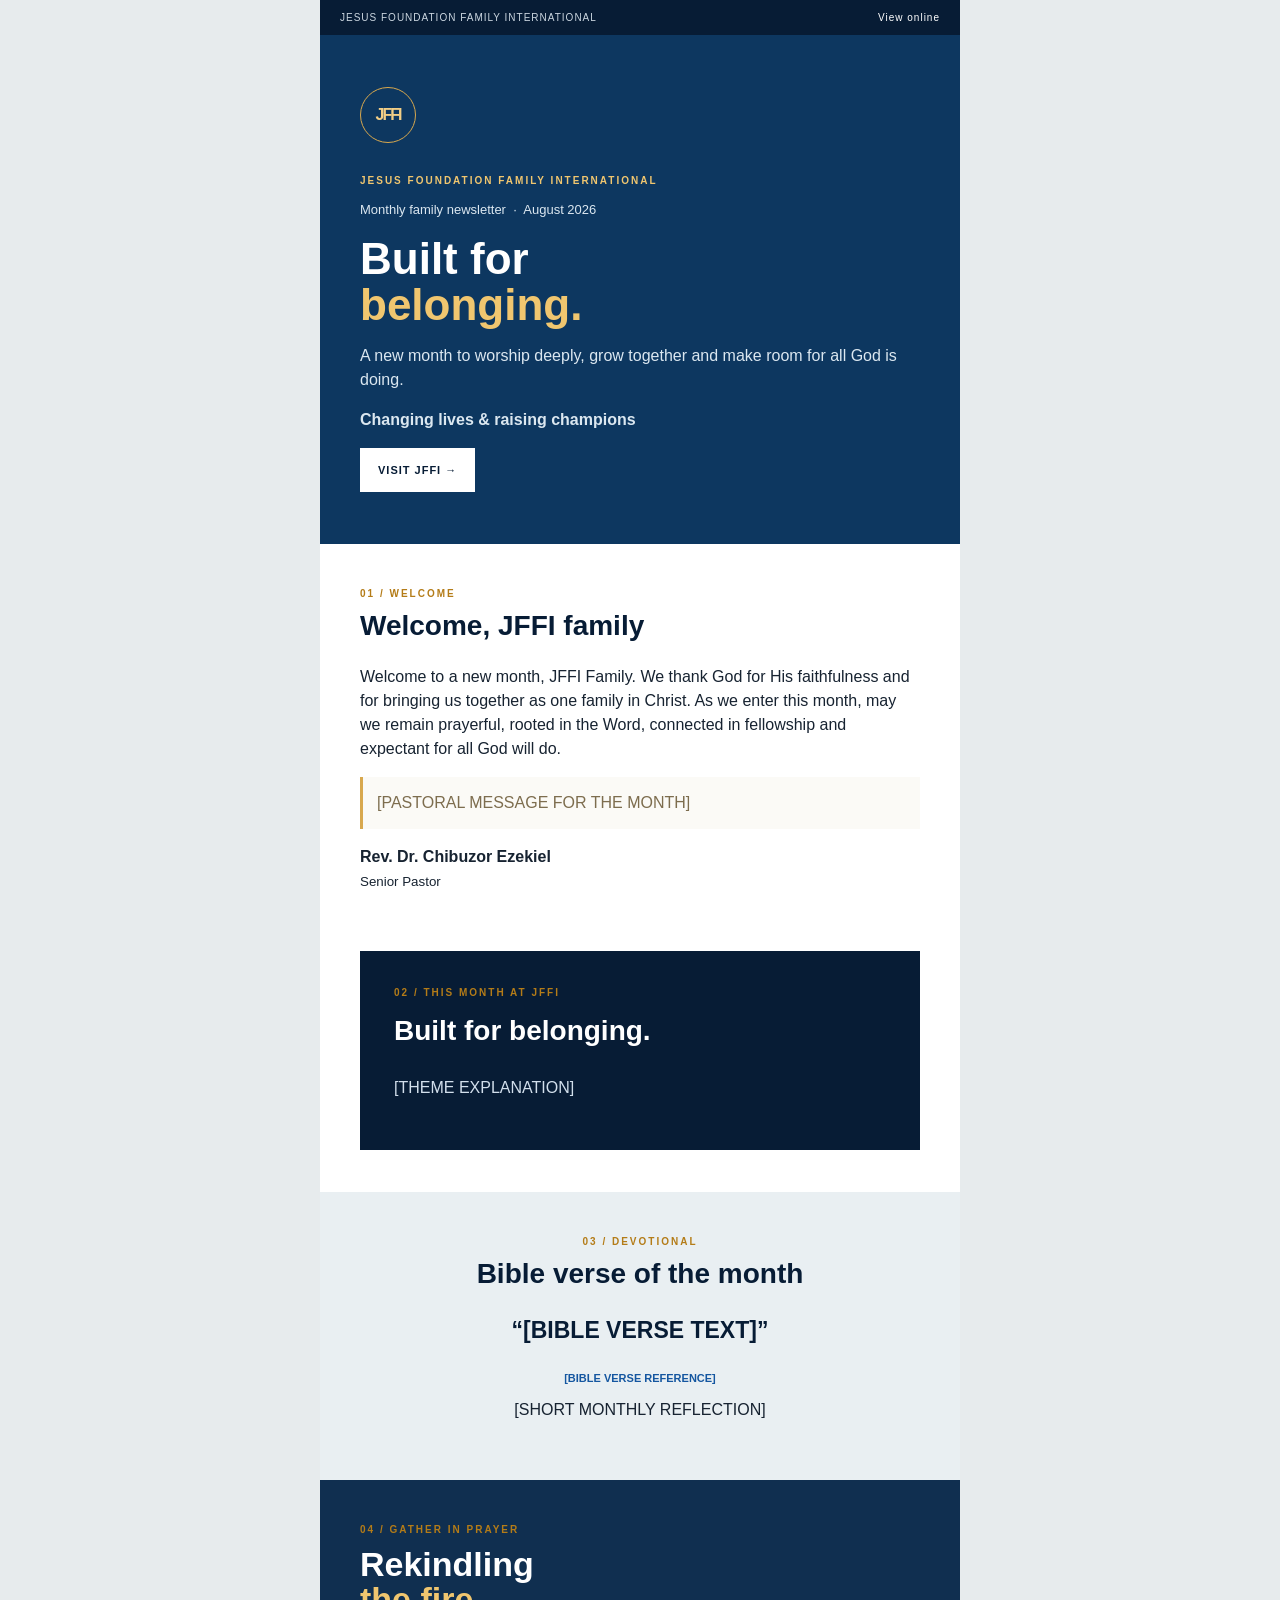
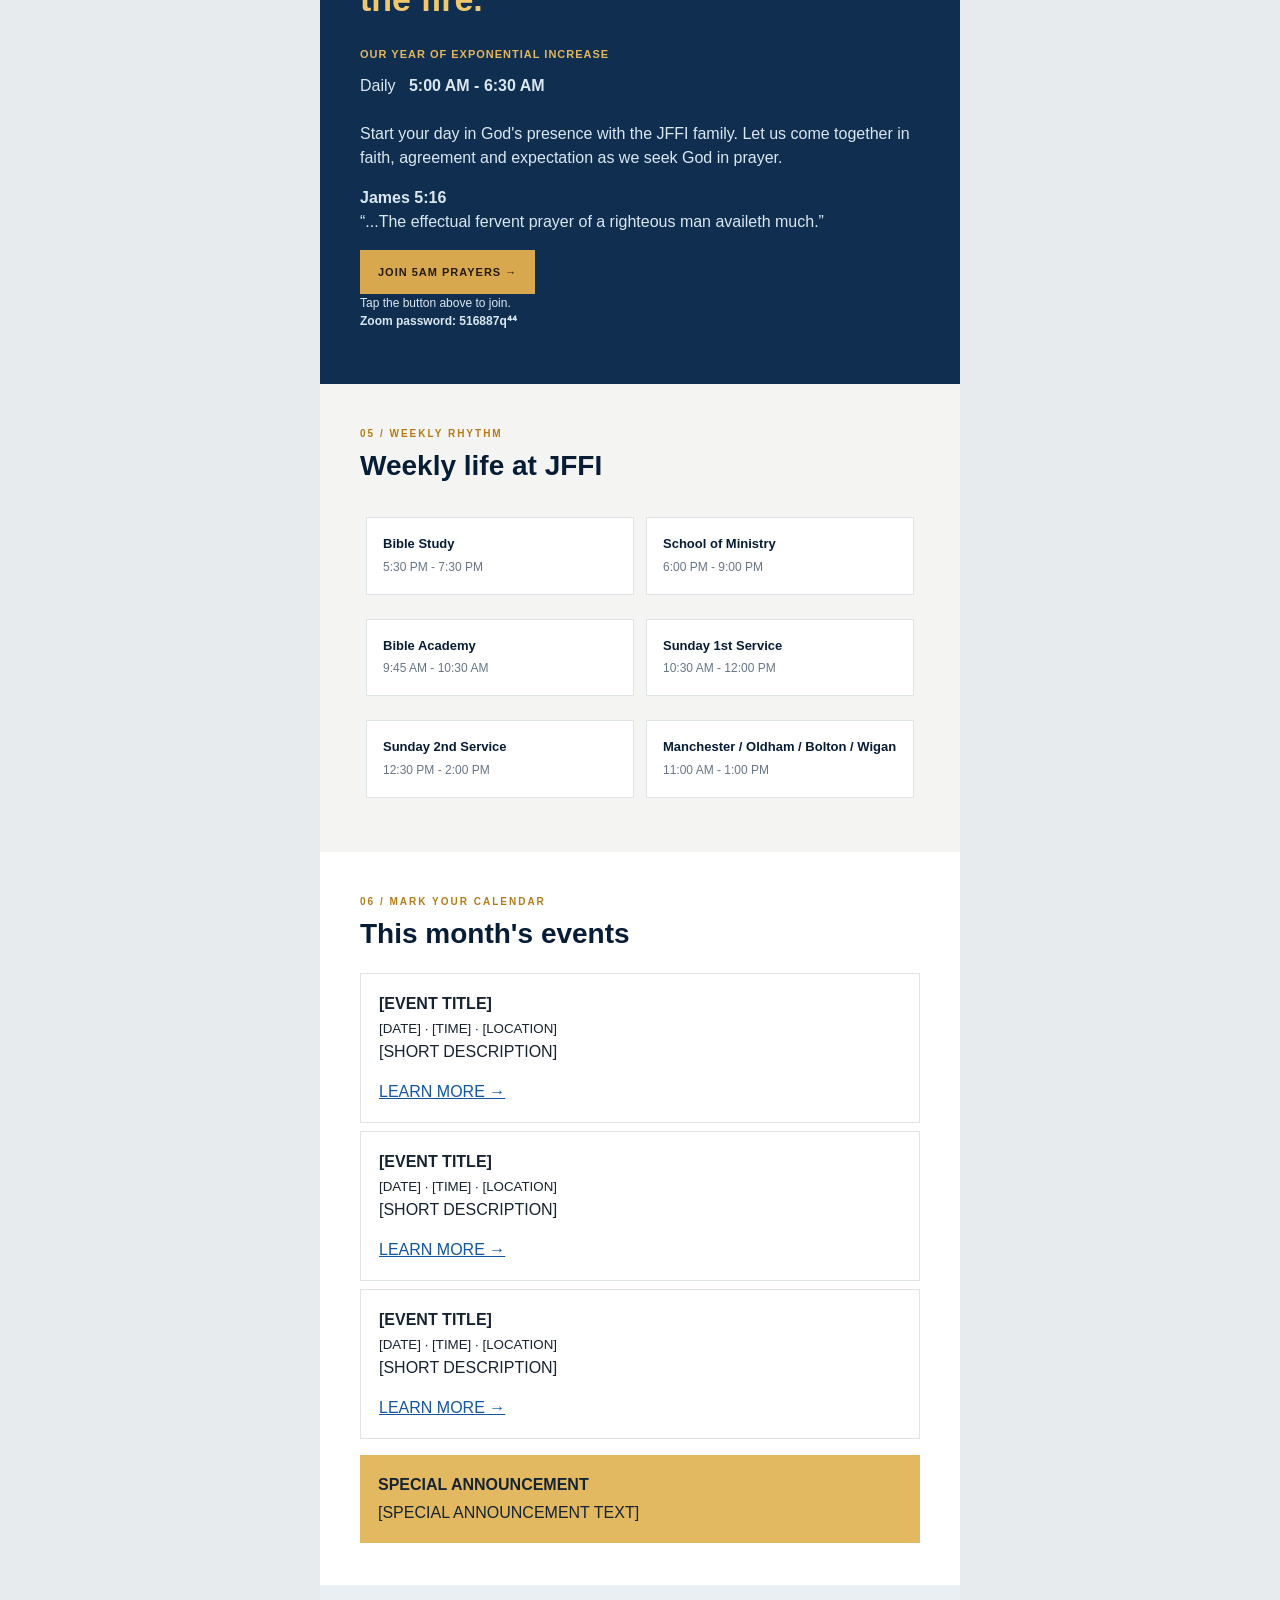
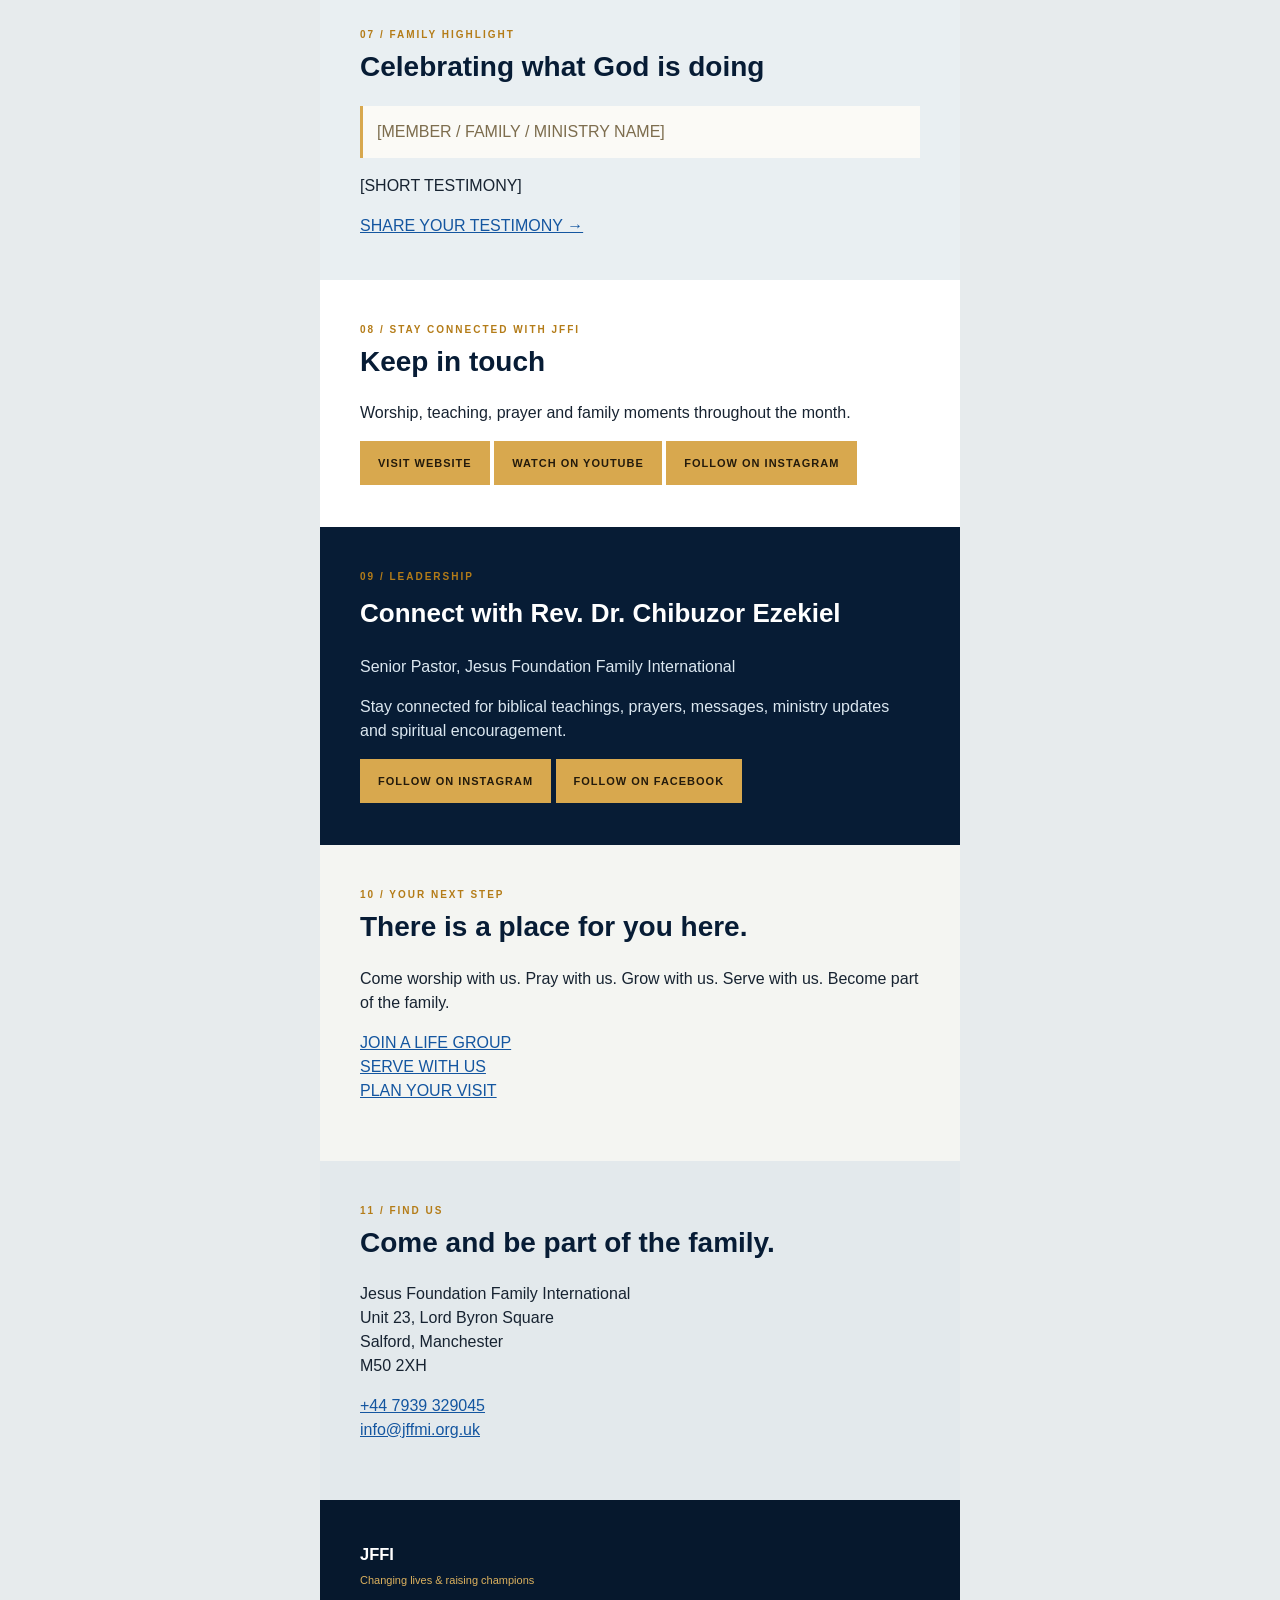
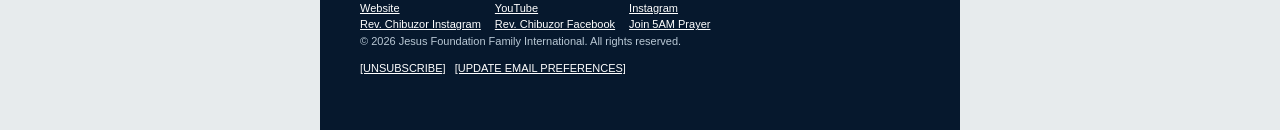
==== newsletter-email.html @ dbdb0d10 "Initial newsletter template" ====
<!doctype html>
<html lang="en">
<head>
  <meta charset="utf-8">
  <meta name="viewport" content="width=device-width, initial-scale=1.0">
  <title>JFFI Monthly Family Newsletter</title>
  <style>
    body{margin:0;background:#e7ebed;color:#172331;font-family:Arial,Helvetica,"Segoe UI",sans-serif;line-height:1.5}table{border-collapse:collapse}a{color:#1456a0}h1,h2,h3,p{margin-top:0}.wrap{width:100%;max-width:640px;margin:0 auto}.pad{padding:42px 40px}.label{color:#b47c18;font-size:10px;font-weight:bold;letter-spacing:2px;text-transform:uppercase}.button{display:inline-block;padding:14px 18px;background:#d8a84e;color:#241b0c!important;text-decoration:none;font-size:11px;font-weight:bold;letter-spacing:1px;text-transform:uppercase}.hero h1{margin:16px 0;color:#fff;font-size:44px;line-height:1.05}.hero p{color:#dbe7f0}.section-title{color:#071c35;font-size:28px;line-height:1.1}.editable{padding:14px;border-left:3px solid #d8a84e;background:#fbfaf6;color:#7d6d4e}.card{border:1px solid #dfe4e7;background:#fff}.schedule td{width:50%;padding:12px 6px;vertical-align:top}.schedule-box{padding:16px;background:#fff;border:1px solid #dfe4e7}.schedule-box strong{display:block;color:#071c35;font-size:13px}.schedule-box span{color:#687585;font-size:12px}.footer a{color:#fff}.mobile-only{display:none}
    @media screen and (max-width:600px){.pad{padding:32px 20px}.hero h1{font-size:38px}.stack,.stack tbody,.stack tr,.stack td{display:block!important;width:100%!important}.stack td{box-sizing:border-box}.mobile-pad{padding-left:20px!important;padding-right:20px!important}.hide-mobile{display:none!important}.mobile-only{display:block}.schedule td{width:100%;padding:5px 0}.social a{display:block;margin:6px 0;text-align:center}.footer-links td{display:block!important;padding:4px 0!important}}
  </style>
</head>
<body>
  <table role="presentation" width="100%" cellpadding="0" cellspacing="0" border="0"><tr><td align="center">
    <table role="presentation" class="wrap" width="640" cellpadding="0" cellspacing="0" border="0" style="width:100%;max-width:640px;background:#ffffff">
      <tr><td class="mobile-pad" style="padding:10px 20px;background:#071c35;color:#cbd6e0;font-size:10px;letter-spacing:1px"><span>JESUS FOUNDATION FAMILY INTERNATIONAL</span><span style="float:right;color:#fff">View online</span></td></tr>
      <tr><td class="hero pad" style="padding:52px 40px;background:#0d3760;color:#fff"><div style="width:54px;height:54px;border:1px solid #d8a84e;border-radius:50%;line-height:54px;text-align:center;color:#f2ce86;font-weight:bold;letter-spacing:-2px">JFFI</div><p class="label" style="margin:30px 0 12px;color:#f0c66f">JESUS FOUNDATION FAMILY INTERNATIONAL</p><p style="font-size:13px">Monthly family newsletter &nbsp;·&nbsp; August 2026</p><!-- ACL: Monthly theme --><h1>Built for<br><span style="color:#f0c66f">belonging.</span></h1><p style="font-size:16px">A new month to worship deeply, grow together and make room for all God is doing.</p><p style="font-weight:bold">Changing lives &amp; raising champions</p><a class="button" href="https://www.jffi.org/" target="_blank" rel="noopener" style="background:#fff;color:#071c35!important">VISIT JFFI &rarr;</a></td></tr>
      <tr><td class="pad" style="padding:42px 40px"><p class="label">01 / WELCOME</p><h2 class="section-title">Welcome, JFFI family</h2><p>Welcome to a new month, JFFI Family. We thank God for His faithfulness and for bringing us together as one family in Christ. As we enter this month, may we remain prayerful, rooted in the Word, connected in fellowship and expectant for all God will do.</p><p class="editable">[PASTORAL MESSAGE FOR THE MONTH]</p><p><strong>Rev. Dr. Chibuzor Ezekiel</strong><br><small>Senior Pastor</small></p></td></tr>
      <tr><td class="pad" style="padding:0 40px 42px"><table role="presentation" width="100%" cellpadding="0" cellspacing="0" border="0"><tr><td style="padding:34px;background:#071c35;color:#fff"><p class="label">02 / THIS MONTH AT JFFI</p><h2 style="color:#fff;font-size:28px">Built for belonging.</h2><p style="color:#d2dfec">[THEME EXPLANATION]</p></td></tr></table></td></tr>
      <tr><td class="pad" style="padding:42px 40px;background:#e9eff2;text-align:center"><p class="label">03 / DEVOTIONAL</p><h2 class="section-title">Bible verse of the month</h2><!-- ACL: Monthly Bible verse --><p style="font-size:23px;font-weight:bold;color:#071c35">“[BIBLE VERSE TEXT]”</p><p style="color:#1456a0;font-size:11px;font-weight:bold">[BIBLE VERSE REFERENCE]</p><p>[SHORT MONTHLY REFLECTION]</p></td></tr>
      <tr><td class="pad" style="padding:42px 40px;background:#102f50;color:#fff"><p class="label">04 / GATHER IN PRAYER</p><h2 style="color:#fff;font-size:34px;line-height:1.05">Rekindling<br><span style="color:#f0c66f">the fire.</span></h2><p style="color:#e1b65f;font-size:11px;font-weight:bold;letter-spacing:1px">OUR YEAR OF EXPONENTIAL INCREASE</p><p style="color:#dbe7f0">Daily &nbsp; <strong>5:00 AM - 6:30 AM</strong><br><br>Start your day in God's presence with the JFFI family. Let us come together in faith, agreement and expectation as we seek God in prayer.</p><p style="color:#dbe7f0"><strong>James 5:16</strong><br>“...The effectual fervent prayer of a righteous man availeth much.”</p><a class="button" href="https://us04web.zoom.us/j/4757344359?pwd=Nm5sb29ndlJpcHVSc3JwTkI5MUhjdz09" target="_blank" rel="noopener">JOIN 5AM PRAYERS &rarr;</a><p style="font-size:12px;color:#dbe7f0">Tap the button above to join.<br><strong>Zoom password: 516887q⁴⁴</strong></p></td></tr>
      <tr><td class="pad" style="padding:42px 40px;background:#f4f5f2"><p class="label">05 / WEEKLY RHYTHM</p><h2 class="section-title">Weekly life at JFFI</h2><table role="presentation" class="schedule stack" width="100%" cellpadding="0" cellspacing="0" border="0"><tr><td><div class="schedule-box"><strong>Bible Study</strong><span>5:30 PM - 7:30 PM</span></div></td><td><div class="schedule-box"><strong>School of Ministry</strong><span>6:00 PM - 9:00 PM</span></div></td></tr><tr><td><div class="schedule-box"><strong>Bible Academy</strong><span>9:45 AM - 10:30 AM</span></div></td><td><div class="schedule-box"><strong>Sunday 1st Service</strong><span>10:30 AM - 12:00 PM</span></div></td></tr><tr><td><div class="schedule-box"><strong>Sunday 2nd Service</strong><span>12:30 PM - 2:00 PM</span></div></td><td><div class="schedule-box"><strong>Manchester / Oldham / Bolton / Wigan</strong><span>11:00 AM - 1:00 PM</span></div></td></tr></table></td></tr>
      <tr><td class="pad" style="padding:42px 40px"><p class="label">06 / MARK YOUR CALENDAR</p><h2 class="section-title">This month's events</h2><!-- ACL: Monthly events --><table role="presentation" width="100%" cellpadding="0" cellspacing="0" border="0"><tr><td class="card" style="padding:18px"><strong>[EVENT TITLE]</strong><br><small>[DATE] · [TIME] · [LOCATION]</small><p>[SHORT DESCRIPTION]</p><a href="https://www.jffi.org/" target="_blank" rel="noopener">LEARN MORE &rarr;</a></td></tr><tr><td height="8"></td></tr><tr><td class="card" style="padding:18px"><strong>[EVENT TITLE]</strong><br><small>[DATE] · [TIME] · [LOCATION]</small><p>[SHORT DESCRIPTION]</p><a href="https://www.jffi.org/" target="_blank" rel="noopener">LEARN MORE &rarr;</a></td></tr><tr><td height="8"></td></tr><tr><td class="card" style="padding:18px"><strong>[EVENT TITLE]</strong><br><small>[DATE] · [TIME] · [LOCATION]</small><p>[SHORT DESCRIPTION]</p><a href="https://www.jffi.org/" target="_blank" rel="noopener">LEARN MORE &rarr;</a></td></tr></table><div style="margin-top:16px;padding:18px;background:#e2b961"><strong>SPECIAL ANNOUNCEMENT</strong><p style="margin:4px 0 0">[SPECIAL ANNOUNCEMENT TEXT]</p></div></td></tr>
      <tr><td class="pad" style="padding:42px 40px;background:#e9eff2"><p class="label">07 / FAMILY HIGHLIGHT</p><h2 class="section-title">Celebrating what God is doing</h2><p class="editable">[MEMBER / FAMILY / MINISTRY NAME]</p><p>[SHORT TESTIMONY]</p><a href="mailto:info@jffmi.org.uk?subject=JFFI%20Testimony">SHARE YOUR TESTIMONY &rarr;</a></td></tr>
      <tr><td class="pad social" style="padding:42px 40px"><p class="label">08 / STAY CONNECTED WITH JFFI</p><h2 class="section-title">Keep in touch</h2><p>Worship, teaching, prayer and family moments throughout the month.</p><a class="button" href="https://www.jffi.org/" target="_blank" rel="noopener">VISIT WEBSITE</a> <a class="button" href="https://www.youtube.com/@jesusfoundationfamily" target="_blank" rel="noopener">WATCH ON YOUTUBE</a> <a class="button" href="https://www.instagram.com/jesusfoundationfamily/" target="_blank" rel="noopener">FOLLOW ON INSTAGRAM</a></td></tr>
      <tr><td class="pad" style="padding:42px 40px;background:#071c35;color:#fff"><p class="label">09 / LEADERSHIP</p><h2 style="color:#fff;font-size:26px">Connect with Rev. Dr. Chibuzor Ezekiel</h2><p style="color:#dbe7f0">Senior Pastor, Jesus Foundation Family International</p><p style="color:#dbe7f0">Stay connected for biblical teachings, prayers, messages, ministry updates and spiritual encouragement.</p><a class="button" href="https://www.instagram.com/chibuzor_ezekiel/" target="_blank" rel="noopener">FOLLOW ON INSTAGRAM</a> <a class="button" href="https://www.facebook.com/pastorchibuzor" target="_blank" rel="noopener">FOLLOW ON FACEBOOK</a><!-- Add Rev. Dr. Chibuzor Ezekiel YouTube URL here when confirmed --></td></tr>
      <tr><td class="pad" style="padding:42px 40px;background:#f4f5f2"><p class="label">10 / YOUR NEXT STEP</p><h2 class="section-title">There is a place for you here.</h2><p>Come worship with us. Pray with us. Grow with us. Serve with us. Become part of the family.</p><p><a href="mailto:info@jffmi.org.uk?subject=Join%20a%20Life%20Group">JOIN A LIFE GROUP</a><br><a href="https://www.jffi.org/serve" target="_blank" rel="noopener">SERVE WITH US</a><br><a href="https://www.jffi.org/services" target="_blank" rel="noopener">PLAN YOUR VISIT</a></p></td></tr>
      <tr><td class="pad" style="padding:42px 40px;background:#e3e9ec"><p class="label">11 / FIND US</p><h2 class="section-title">Come and be part of the family.</h2><p>Jesus Foundation Family International<br>Unit 23, Lord Byron Square<br>Salford, Manchester<br>M50 2XH</p><p><a href="tel:+447939329045">+44 7939 329045</a><br><a href="mailto:info@jffmi.org.uk">info@jffmi.org.uk</a></p></td></tr>
      <tr><td class="footer" style="padding:42px 40px;background:#06182d;color:#b9c8d5;font-size:11px"><h2 style="margin:0 0 6px;color:#fff">JFFI</h2><p style="color:#dcb15e">Changing lives &amp; raising champions</p><table role="presentation" class="footer-links" cellpadding="0" cellspacing="0" border="0"><tr><td style="padding-right:14px"><a href="https://www.jffi.org/">Website</a></td><td style="padding-right:14px"><a href="https://www.youtube.com/@jesusfoundationfamily">YouTube</a></td><td><a href="https://www.instagram.com/jesusfoundationfamily/">Instagram</a></td></tr><tr><td style="padding-right:14px"><a href="https://www.instagram.com/chibuzor_ezekiel/">Rev. Chibuzor Instagram</a></td><td style="padding-right:14px"><a href="https://www.facebook.com/pastorchibuzor">Rev. Chibuzor Facebook</a></td><td><a href="https://us04web.zoom.us/j/4757344359?pwd=Nm5sb29ndlJpcHVSc3JwTkI5MUhjdz09">Join 5AM Prayer</a></td></tr></table><p>© 2026 Jesus Foundation Family International. All rights reserved.</p><p><a href="mailto:info@jffmi.org.uk?subject=Unsubscribe">[UNSUBSCRIBE]</a> &nbsp; <a href="mailto:info@jffmi.org.uk?subject=Update%20email%20preferences">[UPDATE EMAIL PREFERENCES]</a></p></td></tr>
    </table>
  </td></tr></table>
</body>
</html>
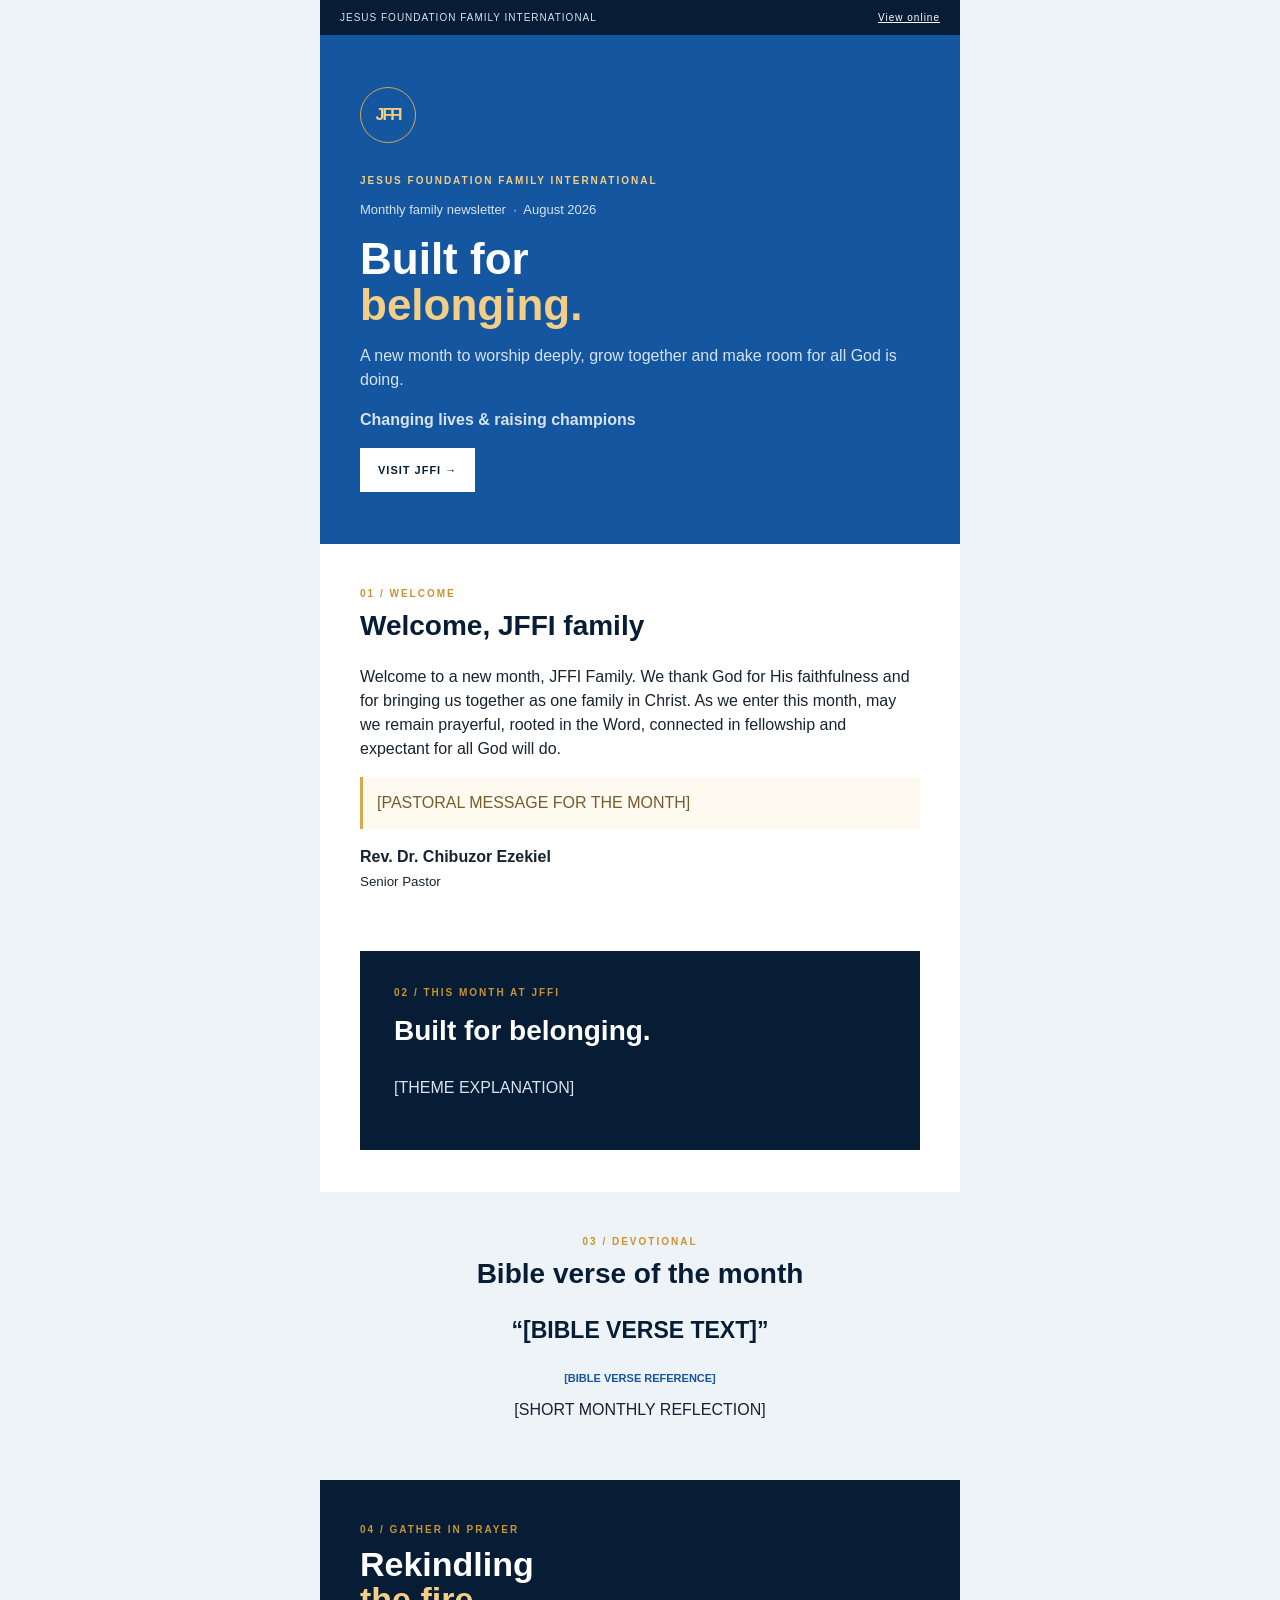
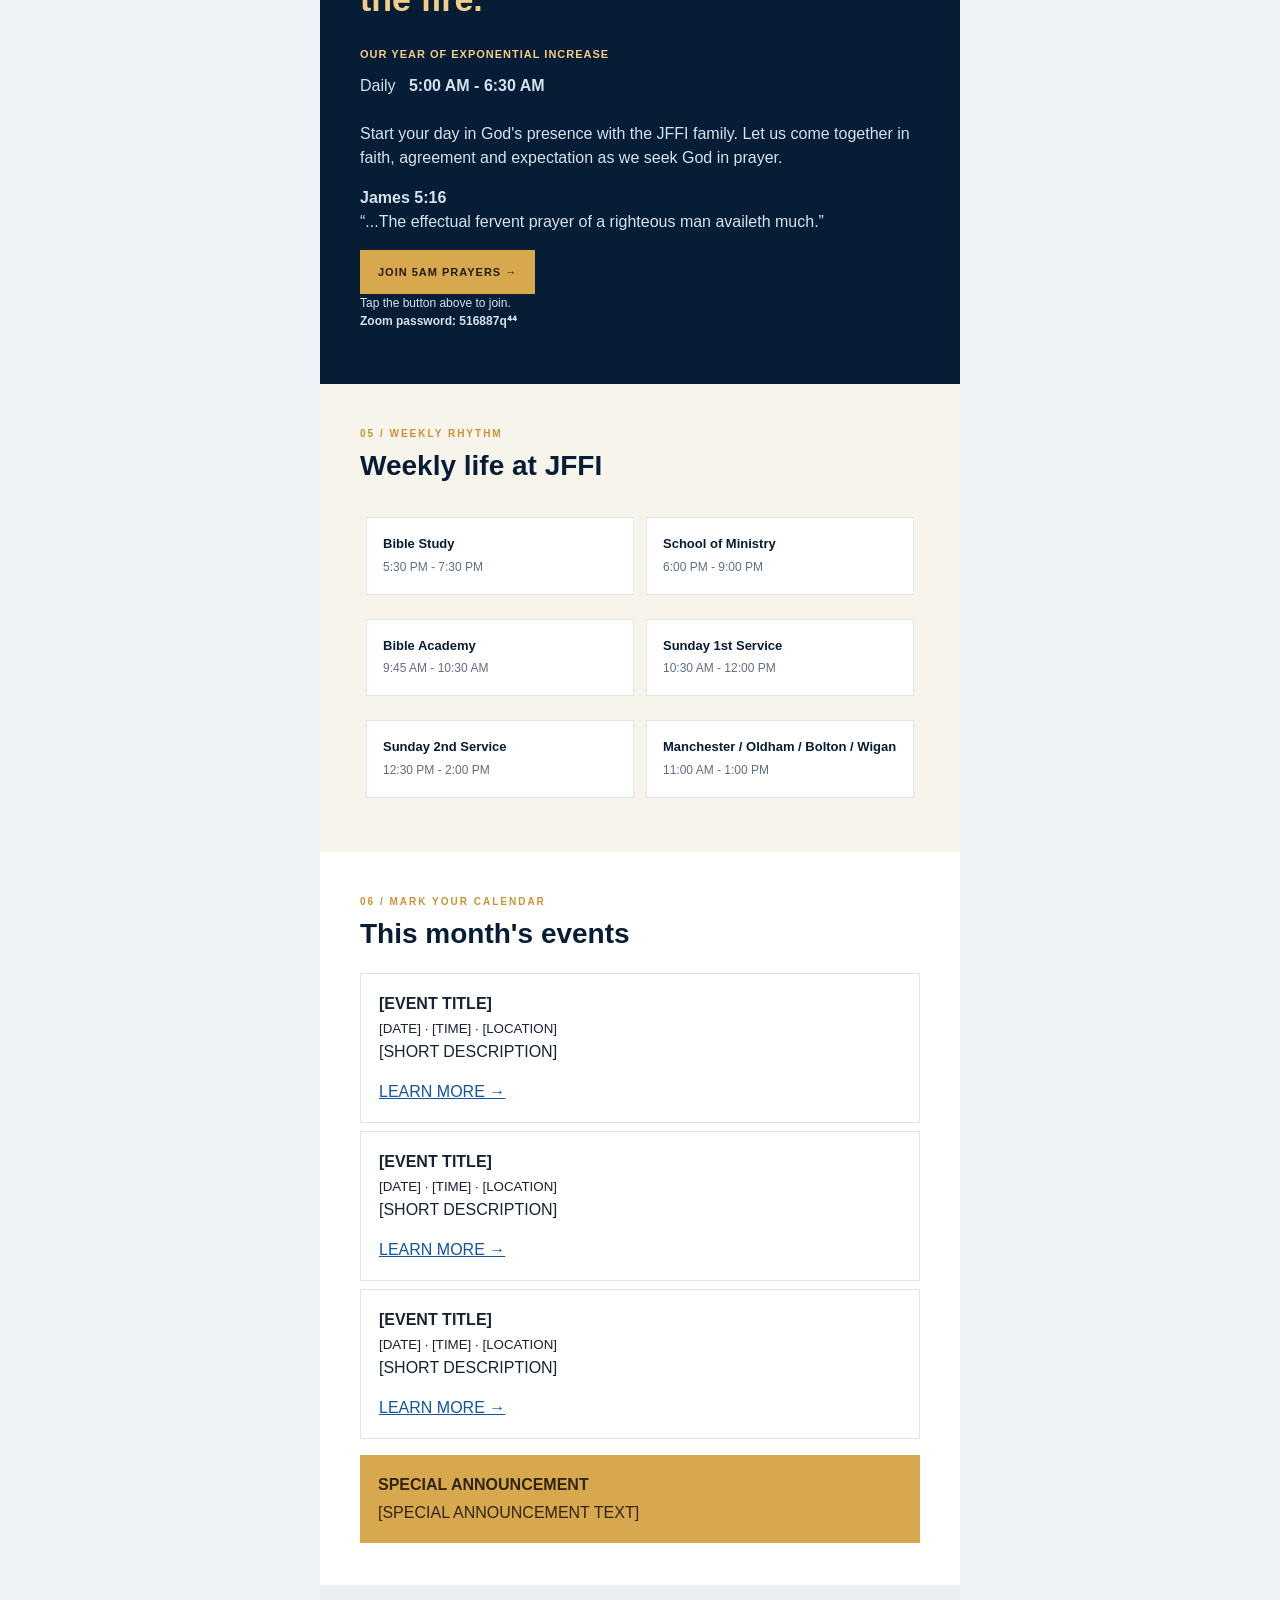
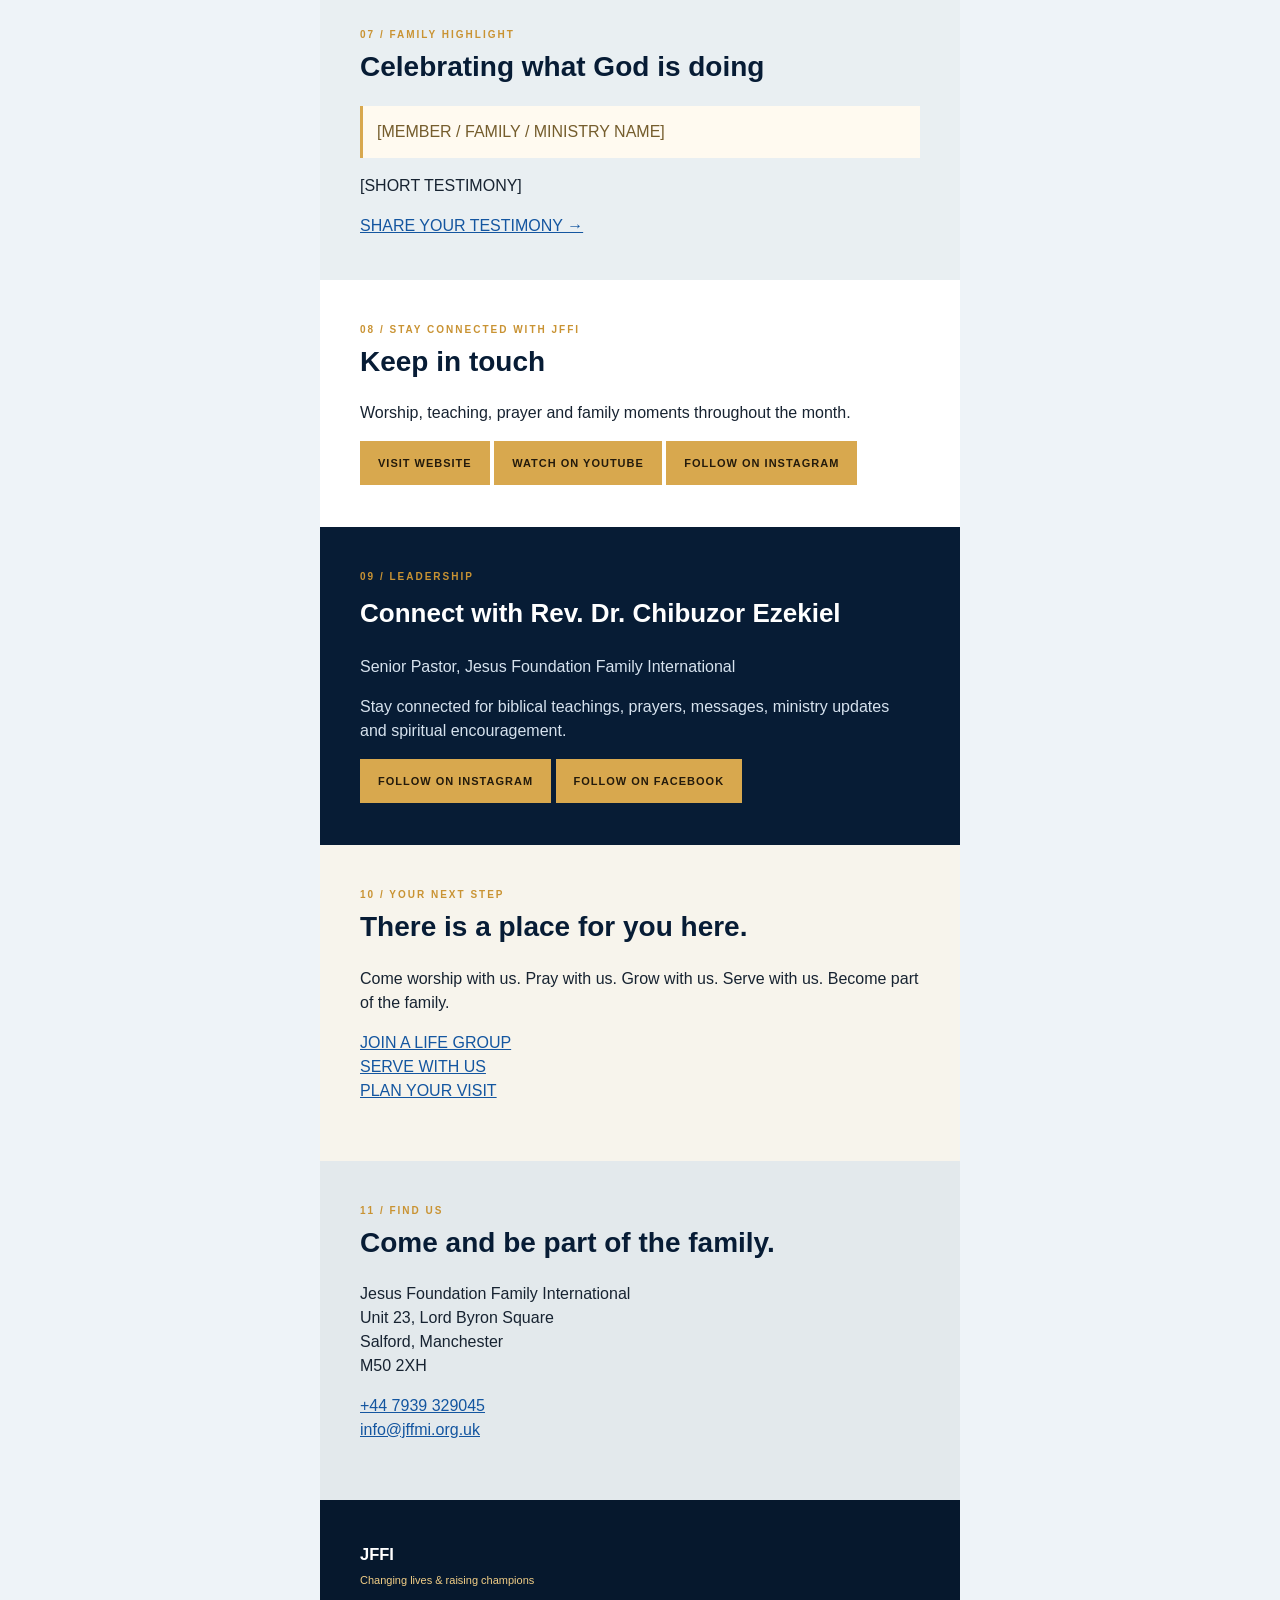
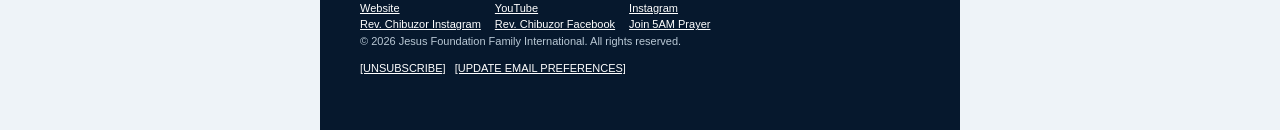
==== commit 3f72d151: "Apply JFFI theme colors to email template" ====
--- a/newsletter-email.html
+++ b/newsletter-email.html
@@ -5,28 +5,29 @@
   <meta name="viewport" content="width=device-width, initial-scale=1.0">
   <title>JFFI Monthly Family Newsletter</title>
   <style>
-    body{margin:0;background:#e7ebed;color:#172331;font-family:Arial,Helvetica,"Segoe UI",sans-serif;line-height:1.5}table{border-collapse:collapse}a{color:#1456a0}h1,h2,h3,p{margin-top:0}.wrap{width:100%;max-width:640px;margin:0 auto}.pad{padding:42px 40px}.label{color:#b47c18;font-size:10px;font-weight:bold;letter-spacing:2px;text-transform:uppercase}.button{display:inline-block;padding:14px 18px;background:#d8a84e;color:#241b0c!important;text-decoration:none;font-size:11px;font-weight:bold;letter-spacing:1px;text-transform:uppercase}.hero h1{margin:16px 0;color:#fff;font-size:44px;line-height:1.05}.hero p{color:#dbe7f0}.section-title{color:#071c35;font-size:28px;line-height:1.1}.editable{padding:14px;border-left:3px solid #d8a84e;background:#fbfaf6;color:#7d6d4e}.card{border:1px solid #dfe4e7;background:#fff}.schedule td{width:50%;padding:12px 6px;vertical-align:top}.schedule-box{padding:16px;background:#fff;border:1px solid #dfe4e7}.schedule-box strong{display:block;color:#071c35;font-size:13px}.schedule-box span{color:#687585;font-size:12px}.footer a{color:#fff}.mobile-only{display:none}
+    body{margin:0;background:#eef3f8;color:#172331;font-family:Arial,Helvetica,"Segoe UI",sans-serif;line-height:1.5}table{border-collapse:collapse}a{color:#1456a0}h1,h2,h3,p{margin-top:0}.wrap{width:100%;max-width:640px;margin:0 auto}.pad{padding:42px 40px}.label{color:#c99333;font-size:10px;font-weight:bold;letter-spacing:2px;text-transform:uppercase}.button{display:inline-block;padding:14px 18px;background:#d8a84e;color:#241b0c!important;text-decoration:none;font-size:11px;font-weight:bold;letter-spacing:1px;text-transform:uppercase}.hero h1{margin:16px 0;color:#fff;font-size:44px;line-height:1.05}.hero p{color:#d6e2ee}.section-title{color:#071c35;font-size:28px;line-height:1.1}.editable{padding:14px;border-left:3px solid #d8a84e;background:#fffaf0;color:#755d2d}.card{border:1px solid #dfe4e7;background:#fff}.schedule td{width:50%;padding:12px 6px;vertical-align:top}.schedule-box{padding:16px;background:#fff;border:1px solid #dfe4e7}.schedule-box strong{display:block;color:#071c35;font-size:13px}.schedule-box span{color:#5f6f7f;font-size:12px}.footer a{color:#fff}.mobile-only{display:none}
     @media screen and (max-width:600px){.pad{padding:32px 20px}.hero h1{font-size:38px}.stack,.stack tbody,.stack tr,.stack td{display:block!important;width:100%!important}.stack td{box-sizing:border-box}.mobile-pad{padding-left:20px!important;padding-right:20px!important}.hide-mobile{display:none!important}.mobile-only{display:block}.schedule td{width:100%;padding:5px 0}.social a{display:block;margin:6px 0;text-align:center}.footer-links td{display:block!important;padding:4px 0!important}}
   </style>
 </head>
 <body>
+  <div style="display:none;max-height:0;overflow:hidden;mso-hide:all;color:#eef3f8;font-size:1px;line-height:1px">Monthly news, prayer, worship and family updates from Jesus Foundation Family International.</div>
   <table role="presentation" width="100%" cellpadding="0" cellspacing="0" border="0"><tr><td align="center">
     <table role="presentation" class="wrap" width="640" cellpadding="0" cellspacing="0" border="0" style="width:100%;max-width:640px;background:#ffffff">
-      <tr><td class="mobile-pad" style="padding:10px 20px;background:#071c35;color:#cbd6e0;font-size:10px;letter-spacing:1px"><span>JESUS FOUNDATION FAMILY INTERNATIONAL</span><span style="float:right;color:#fff">View online</span></td></tr>
-      <tr><td class="hero pad" style="padding:52px 40px;background:#0d3760;color:#fff"><div style="width:54px;height:54px;border:1px solid #d8a84e;border-radius:50%;line-height:54px;text-align:center;color:#f2ce86;font-weight:bold;letter-spacing:-2px">JFFI</div><p class="label" style="margin:30px 0 12px;color:#f0c66f">JESUS FOUNDATION FAMILY INTERNATIONAL</p><p style="font-size:13px">Monthly family newsletter &nbsp;·&nbsp; August 2026</p><!-- ACL: Monthly theme --><h1>Built for<br><span style="color:#f0c66f">belonging.</span></h1><p style="font-size:16px">A new month to worship deeply, grow together and make room for all God is doing.</p><p style="font-weight:bold">Changing lives &amp; raising champions</p><a class="button" href="https://www.jffi.org/" target="_blank" rel="noopener" style="background:#fff;color:#071c35!important">VISIT JFFI &rarr;</a></td></tr>
+      <tr><td style="padding:0;background:#071c35"><table role="presentation" width="100%" cellpadding="0" cellspacing="0" border="0"><tr><td class="mobile-pad" style="padding:10px 20px;color:#d6e2ee;font-size:10px;letter-spacing:1px">JESUS FOUNDATION FAMILY INTERNATIONAL</td><td class="hide-mobile" align="right" style="padding:10px 20px;color:#ffffff;font-size:10px;letter-spacing:1px"><a href="https://www.jffi.org/" target="_blank" rel="noopener" style="color:#ffffff;text-decoration:underline">View online</a></td></tr></table></td></tr>
+      <tr><td class="hero pad" style="padding:52px 40px;background:#1456a0;color:#fff"><div style="width:54px;height:54px;border:1px solid #d8a84e;border-radius:50%;line-height:54px;text-align:center;color:#f2ce86;font-weight:bold;letter-spacing:-2px">JFFI</div><p class="label" style="margin:30px 0 12px;color:#f2ce86">JESUS FOUNDATION FAMILY INTERNATIONAL</p><p style="font-size:13px">Monthly family newsletter &nbsp;·&nbsp; August 2026</p><!-- ACL: Monthly theme --><h1>Built for<br><span style="color:#f2ce86">belonging.</span></h1><p style="font-size:16px">A new month to worship deeply, grow together and make room for all God is doing.</p><p style="font-weight:bold">Changing lives &amp; raising champions</p><a class="button" href="https://www.jffi.org/" target="_blank" rel="noopener" style="background:#ffffff;color:#071c35!important">VISIT JFFI &rarr;</a></td></tr>
       <tr><td class="pad" style="padding:42px 40px"><p class="label">01 / WELCOME</p><h2 class="section-title">Welcome, JFFI family</h2><p>Welcome to a new month, JFFI Family. We thank God for His faithfulness and for bringing us together as one family in Christ. As we enter this month, may we remain prayerful, rooted in the Word, connected in fellowship and expectant for all God will do.</p><p class="editable">[PASTORAL MESSAGE FOR THE MONTH]</p><p><strong>Rev. Dr. Chibuzor Ezekiel</strong><br><small>Senior Pastor</small></p></td></tr>
-      <tr><td class="pad" style="padding:0 40px 42px"><table role="presentation" width="100%" cellpadding="0" cellspacing="0" border="0"><tr><td style="padding:34px;background:#071c35;color:#fff"><p class="label">02 / THIS MONTH AT JFFI</p><h2 style="color:#fff;font-size:28px">Built for belonging.</h2><p style="color:#d2dfec">[THEME EXPLANATION]</p></td></tr></table></td></tr>
-      <tr><td class="pad" style="padding:42px 40px;background:#e9eff2;text-align:center"><p class="label">03 / DEVOTIONAL</p><h2 class="section-title">Bible verse of the month</h2><!-- ACL: Monthly Bible verse --><p style="font-size:23px;font-weight:bold;color:#071c35">“[BIBLE VERSE TEXT]”</p><p style="color:#1456a0;font-size:11px;font-weight:bold">[BIBLE VERSE REFERENCE]</p><p>[SHORT MONTHLY REFLECTION]</p></td></tr>
-      <tr><td class="pad" style="padding:42px 40px;background:#102f50;color:#fff"><p class="label">04 / GATHER IN PRAYER</p><h2 style="color:#fff;font-size:34px;line-height:1.05">Rekindling<br><span style="color:#f0c66f">the fire.</span></h2><p style="color:#e1b65f;font-size:11px;font-weight:bold;letter-spacing:1px">OUR YEAR OF EXPONENTIAL INCREASE</p><p style="color:#dbe7f0">Daily &nbsp; <strong>5:00 AM - 6:30 AM</strong><br><br>Start your day in God's presence with the JFFI family. Let us come together in faith, agreement and expectation as we seek God in prayer.</p><p style="color:#dbe7f0"><strong>James 5:16</strong><br>“...The effectual fervent prayer of a righteous man availeth much.”</p><a class="button" href="https://us04web.zoom.us/j/4757344359?pwd=Nm5sb29ndlJpcHVSc3JwTkI5MUhjdz09" target="_blank" rel="noopener">JOIN 5AM PRAYERS &rarr;</a><p style="font-size:12px;color:#dbe7f0">Tap the button above to join.<br><strong>Zoom password: 516887q⁴⁴</strong></p></td></tr>
-      <tr><td class="pad" style="padding:42px 40px;background:#f4f5f2"><p class="label">05 / WEEKLY RHYTHM</p><h2 class="section-title">Weekly life at JFFI</h2><table role="presentation" class="schedule stack" width="100%" cellpadding="0" cellspacing="0" border="0"><tr><td><div class="schedule-box"><strong>Bible Study</strong><span>5:30 PM - 7:30 PM</span></div></td><td><div class="schedule-box"><strong>School of Ministry</strong><span>6:00 PM - 9:00 PM</span></div></td></tr><tr><td><div class="schedule-box"><strong>Bible Academy</strong><span>9:45 AM - 10:30 AM</span></div></td><td><div class="schedule-box"><strong>Sunday 1st Service</strong><span>10:30 AM - 12:00 PM</span></div></td></tr><tr><td><div class="schedule-box"><strong>Sunday 2nd Service</strong><span>12:30 PM - 2:00 PM</span></div></td><td><div class="schedule-box"><strong>Manchester / Oldham / Bolton / Wigan</strong><span>11:00 AM - 1:00 PM</span></div></td></tr></table></td></tr>
-      <tr><td class="pad" style="padding:42px 40px"><p class="label">06 / MARK YOUR CALENDAR</p><h2 class="section-title">This month's events</h2><!-- ACL: Monthly events --><table role="presentation" width="100%" cellpadding="0" cellspacing="0" border="0"><tr><td class="card" style="padding:18px"><strong>[EVENT TITLE]</strong><br><small>[DATE] · [TIME] · [LOCATION]</small><p>[SHORT DESCRIPTION]</p><a href="https://www.jffi.org/" target="_blank" rel="noopener">LEARN MORE &rarr;</a></td></tr><tr><td height="8"></td></tr><tr><td class="card" style="padding:18px"><strong>[EVENT TITLE]</strong><br><small>[DATE] · [TIME] · [LOCATION]</small><p>[SHORT DESCRIPTION]</p><a href="https://www.jffi.org/" target="_blank" rel="noopener">LEARN MORE &rarr;</a></td></tr><tr><td height="8"></td></tr><tr><td class="card" style="padding:18px"><strong>[EVENT TITLE]</strong><br><small>[DATE] · [TIME] · [LOCATION]</small><p>[SHORT DESCRIPTION]</p><a href="https://www.jffi.org/" target="_blank" rel="noopener">LEARN MORE &rarr;</a></td></tr></table><div style="margin-top:16px;padding:18px;background:#e2b961"><strong>SPECIAL ANNOUNCEMENT</strong><p style="margin:4px 0 0">[SPECIAL ANNOUNCEMENT TEXT]</p></div></td></tr>
+      <tr><td class="pad" style="padding:0 40px 42px"><table role="presentation" width="100%" cellpadding="0" cellspacing="0" border="0"><tr><td style="padding:34px;background:#071c35;color:#fff"><p class="label">02 / THIS MONTH AT JFFI</p><h2 style="color:#fff;font-size:28px">Built for belonging.</h2><p style="color:#d6e2ee">[THEME EXPLANATION]</p></td></tr></table></td></tr>
+      <tr><td class="pad" style="padding:42px 40px;background:#eef3f8;text-align:center"><p class="label">03 / DEVOTIONAL</p><h2 class="section-title">Bible verse of the month</h2><!-- ACL: Monthly Bible verse --><p style="font-size:23px;font-weight:bold;color:#071c35">“[BIBLE VERSE TEXT]”</p><p style="color:#1456a0;font-size:11px;font-weight:bold">[BIBLE VERSE REFERENCE]</p><p>[SHORT MONTHLY REFLECTION]</p></td></tr>
+      <tr><td class="pad" style="padding:42px 40px;background:#071c35;color:#fff"><p class="label">04 / GATHER IN PRAYER</p><h2 style="color:#fff;font-size:34px;line-height:1.05">Rekindling<br><span style="color:#f2ce86">the fire.</span></h2><p style="color:#f2ce86;font-size:11px;font-weight:bold;letter-spacing:1px">OUR YEAR OF EXPONENTIAL INCREASE</p><p style="color:#d6e2ee">Daily &nbsp; <strong>5:00 AM - 6:30 AM</strong><br><br>Start your day in God's presence with the JFFI family. Let us come together in faith, agreement and expectation as we seek God in prayer.</p><p style="color:#d6e2ee"><strong>James 5:16</strong><br>“...The effectual fervent prayer of a righteous man availeth much.”</p><a class="button" href="https://us04web.zoom.us/j/4757344359?pwd=Nm5sb29ndlJpcHVSc3JwTkI5MUhjdz09" target="_blank" rel="noopener">JOIN 5AM PRAYERS &rarr;</a><p style="font-size:12px;color:#d6e2ee">Tap the button above to join.<br><strong>Zoom password: 516887q⁴⁴</strong></p></td></tr>
+      <tr><td class="pad" style="padding:42px 40px;background:#f7f4ec"><p class="label">05 / WEEKLY RHYTHM</p><h2 class="section-title">Weekly life at JFFI</h2><table role="presentation" class="schedule stack" width="100%" cellpadding="0" cellspacing="0" border="0"><tr><td><div class="schedule-box"><strong>Bible Study</strong><span>5:30 PM - 7:30 PM</span></div></td><td><div class="schedule-box"><strong>School of Ministry</strong><span>6:00 PM - 9:00 PM</span></div></td></tr><tr><td><div class="schedule-box"><strong>Bible Academy</strong><span>9:45 AM - 10:30 AM</span></div></td><td><div class="schedule-box"><strong>Sunday 1st Service</strong><span>10:30 AM - 12:00 PM</span></div></td></tr><tr><td><div class="schedule-box"><strong>Sunday 2nd Service</strong><span>12:30 PM - 2:00 PM</span></div></td><td><div class="schedule-box"><strong>Manchester / Oldham / Bolton / Wigan</strong><span>11:00 AM - 1:00 PM</span></div></td></tr></table></td></tr>
+      <tr><td class="pad" style="padding:42px 40px"><p class="label">06 / MARK YOUR CALENDAR</p><h2 class="section-title">This month's events</h2><!-- ACL: Monthly events --><table role="presentation" width="100%" cellpadding="0" cellspacing="0" border="0"><tr><td class="card" style="padding:18px"><strong>[EVENT TITLE]</strong><br><small>[DATE] · [TIME] · [LOCATION]</small><p>[SHORT DESCRIPTION]</p><a href="https://www.jffi.org/" target="_blank" rel="noopener">LEARN MORE &rarr;</a></td></tr><tr><td height="8"></td></tr><tr><td class="card" style="padding:18px"><strong>[EVENT TITLE]</strong><br><small>[DATE] · [TIME] · [LOCATION]</small><p>[SHORT DESCRIPTION]</p><a href="https://www.jffi.org/" target="_blank" rel="noopener">LEARN MORE &rarr;</a></td></tr><tr><td height="8"></td></tr><tr><td class="card" style="padding:18px"><strong>[EVENT TITLE]</strong><br><small>[DATE] · [TIME] · [LOCATION]</small><p>[SHORT DESCRIPTION]</p><a href="https://www.jffi.org/" target="_blank" rel="noopener">LEARN MORE &rarr;</a></td></tr></table><div style="margin-top:16px;padding:18px;background:#d8a84e;color:#302510"><strong>SPECIAL ANNOUNCEMENT</strong><p style="margin:4px 0 0">[SPECIAL ANNOUNCEMENT TEXT]</p></div></td></tr>
       <tr><td class="pad" style="padding:42px 40px;background:#e9eff2"><p class="label">07 / FAMILY HIGHLIGHT</p><h2 class="section-title">Celebrating what God is doing</h2><p class="editable">[MEMBER / FAMILY / MINISTRY NAME]</p><p>[SHORT TESTIMONY]</p><a href="mailto:info@jffmi.org.uk?subject=JFFI%20Testimony">SHARE YOUR TESTIMONY &rarr;</a></td></tr>
       <tr><td class="pad social" style="padding:42px 40px"><p class="label">08 / STAY CONNECTED WITH JFFI</p><h2 class="section-title">Keep in touch</h2><p>Worship, teaching, prayer and family moments throughout the month.</p><a class="button" href="https://www.jffi.org/" target="_blank" rel="noopener">VISIT WEBSITE</a> <a class="button" href="https://www.youtube.com/@jesusfoundationfamily" target="_blank" rel="noopener">WATCH ON YOUTUBE</a> <a class="button" href="https://www.instagram.com/jesusfoundationfamily/" target="_blank" rel="noopener">FOLLOW ON INSTAGRAM</a></td></tr>
-      <tr><td class="pad" style="padding:42px 40px;background:#071c35;color:#fff"><p class="label">09 / LEADERSHIP</p><h2 style="color:#fff;font-size:26px">Connect with Rev. Dr. Chibuzor Ezekiel</h2><p style="color:#dbe7f0">Senior Pastor, Jesus Foundation Family International</p><p style="color:#dbe7f0">Stay connected for biblical teachings, prayers, messages, ministry updates and spiritual encouragement.</p><a class="button" href="https://www.instagram.com/chibuzor_ezekiel/" target="_blank" rel="noopener">FOLLOW ON INSTAGRAM</a> <a class="button" href="https://www.facebook.com/pastorchibuzor" target="_blank" rel="noopener">FOLLOW ON FACEBOOK</a><!-- Add Rev. Dr. Chibuzor Ezekiel YouTube URL here when confirmed --></td></tr>
-      <tr><td class="pad" style="padding:42px 40px;background:#f4f5f2"><p class="label">10 / YOUR NEXT STEP</p><h2 class="section-title">There is a place for you here.</h2><p>Come worship with us. Pray with us. Grow with us. Serve with us. Become part of the family.</p><p><a href="mailto:info@jffmi.org.uk?subject=Join%20a%20Life%20Group">JOIN A LIFE GROUP</a><br><a href="https://www.jffi.org/serve" target="_blank" rel="noopener">SERVE WITH US</a><br><a href="https://www.jffi.org/services" target="_blank" rel="noopener">PLAN YOUR VISIT</a></p></td></tr>
+      <tr><td class="pad" style="padding:42px 40px;background:#071c35;color:#fff"><p class="label">09 / LEADERSHIP</p><h2 style="color:#fff;font-size:26px">Connect with Rev. Dr. Chibuzor Ezekiel</h2><p style="color:#d6e2ee">Senior Pastor, Jesus Foundation Family International</p><p style="color:#d6e2ee">Stay connected for biblical teachings, prayers, messages, ministry updates and spiritual encouragement.</p><a class="button" href="https://www.instagram.com/chibuzor_ezekiel/" target="_blank" rel="noopener">FOLLOW ON INSTAGRAM</a> <a class="button" href="https://www.facebook.com/pastorchibuzor" target="_blank" rel="noopener">FOLLOW ON FACEBOOK</a><!-- Add Rev. Dr. Chibuzor Ezekiel YouTube URL here when confirmed --></td></tr>
+      <tr><td class="pad" style="padding:42px 40px;background:#f7f4ec"><p class="label">10 / YOUR NEXT STEP</p><h2 class="section-title">There is a place for you here.</h2><p>Come worship with us. Pray with us. Grow with us. Serve with us. Become part of the family.</p><p><a href="mailto:info@jffmi.org.uk?subject=Join%20a%20Life%20Group">JOIN A LIFE GROUP</a><br><a href="https://www.jffi.org/serve" target="_blank" rel="noopener">SERVE WITH US</a><br><a href="https://www.jffi.org/services" target="_blank" rel="noopener">PLAN YOUR VISIT</a></p></td></tr>
       <tr><td class="pad" style="padding:42px 40px;background:#e3e9ec"><p class="label">11 / FIND US</p><h2 class="section-title">Come and be part of the family.</h2><p>Jesus Foundation Family International<br>Unit 23, Lord Byron Square<br>Salford, Manchester<br>M50 2XH</p><p><a href="tel:+447939329045">+44 7939 329045</a><br><a href="mailto:info@jffmi.org.uk">info@jffmi.org.uk</a></p></td></tr>
-      <tr><td class="footer" style="padding:42px 40px;background:#06182d;color:#b9c8d5;font-size:11px"><h2 style="margin:0 0 6px;color:#fff">JFFI</h2><p style="color:#dcb15e">Changing lives &amp; raising champions</p><table role="presentation" class="footer-links" cellpadding="0" cellspacing="0" border="0"><tr><td style="padding-right:14px"><a href="https://www.jffi.org/">Website</a></td><td style="padding-right:14px"><a href="https://www.youtube.com/@jesusfoundationfamily">YouTube</a></td><td><a href="https://www.instagram.com/jesusfoundationfamily/">Instagram</a></td></tr><tr><td style="padding-right:14px"><a href="https://www.instagram.com/chibuzor_ezekiel/">Rev. Chibuzor Instagram</a></td><td style="padding-right:14px"><a href="https://www.facebook.com/pastorchibuzor">Rev. Chibuzor Facebook</a></td><td><a href="https://us04web.zoom.us/j/4757344359?pwd=Nm5sb29ndlJpcHVSc3JwTkI5MUhjdz09">Join 5AM Prayer</a></td></tr></table><p>© 2026 Jesus Foundation Family International. All rights reserved.</p><p><a href="mailto:info@jffmi.org.uk?subject=Unsubscribe">[UNSUBSCRIBE]</a> &nbsp; <a href="mailto:info@jffmi.org.uk?subject=Update%20email%20preferences">[UPDATE EMAIL PREFERENCES]</a></p></td></tr>
+      <tr><td class="footer" style="padding:42px 40px;background:#06182d;color:#b9c8d5;font-size:11px"><h2 style="margin:0 0 6px;color:#fff">JFFI</h2><p style="color:#f2ce86">Changing lives &amp; raising champions</p><table role="presentation" class="footer-links" cellpadding="0" cellspacing="0" border="0"><tr><td style="padding-right:14px"><a href="https://www.jffi.org/">Website</a></td><td style="padding-right:14px"><a href="https://www.youtube.com/@jesusfoundationfamily">YouTube</a></td><td><a href="https://www.instagram.com/jesusfoundationfamily/">Instagram</a></td></tr><tr><td style="padding-right:14px"><a href="https://www.instagram.com/chibuzor_ezekiel/">Rev. Chibuzor Instagram</a></td><td style="padding-right:14px"><a href="https://www.facebook.com/pastorchibuzor">Rev. Chibuzor Facebook</a></td><td><a href="https://us04web.zoom.us/j/4757344359?pwd=Nm5sb29ndlJpcHVSc3JwTkI5MUhjdz09">Join 5AM Prayer</a></td></tr></table><p>© 2026 Jesus Foundation Family International. All rights reserved.</p><p><!-- Mailchimp: replace with *|UNSUB|* and *|UPDATE_PROFILE|* before sending. --><a href="mailto:info@jffmi.org.uk?subject=Unsubscribe">[UNSUBSCRIBE]</a> &nbsp; <a href="mailto:info@jffmi.org.uk?subject=Update%20email%20preferences">[UPDATE EMAIL PREFERENCES]</a></p></td></tr>
     </table>
   </td></tr></table>
 </body>
-</html>+</html>
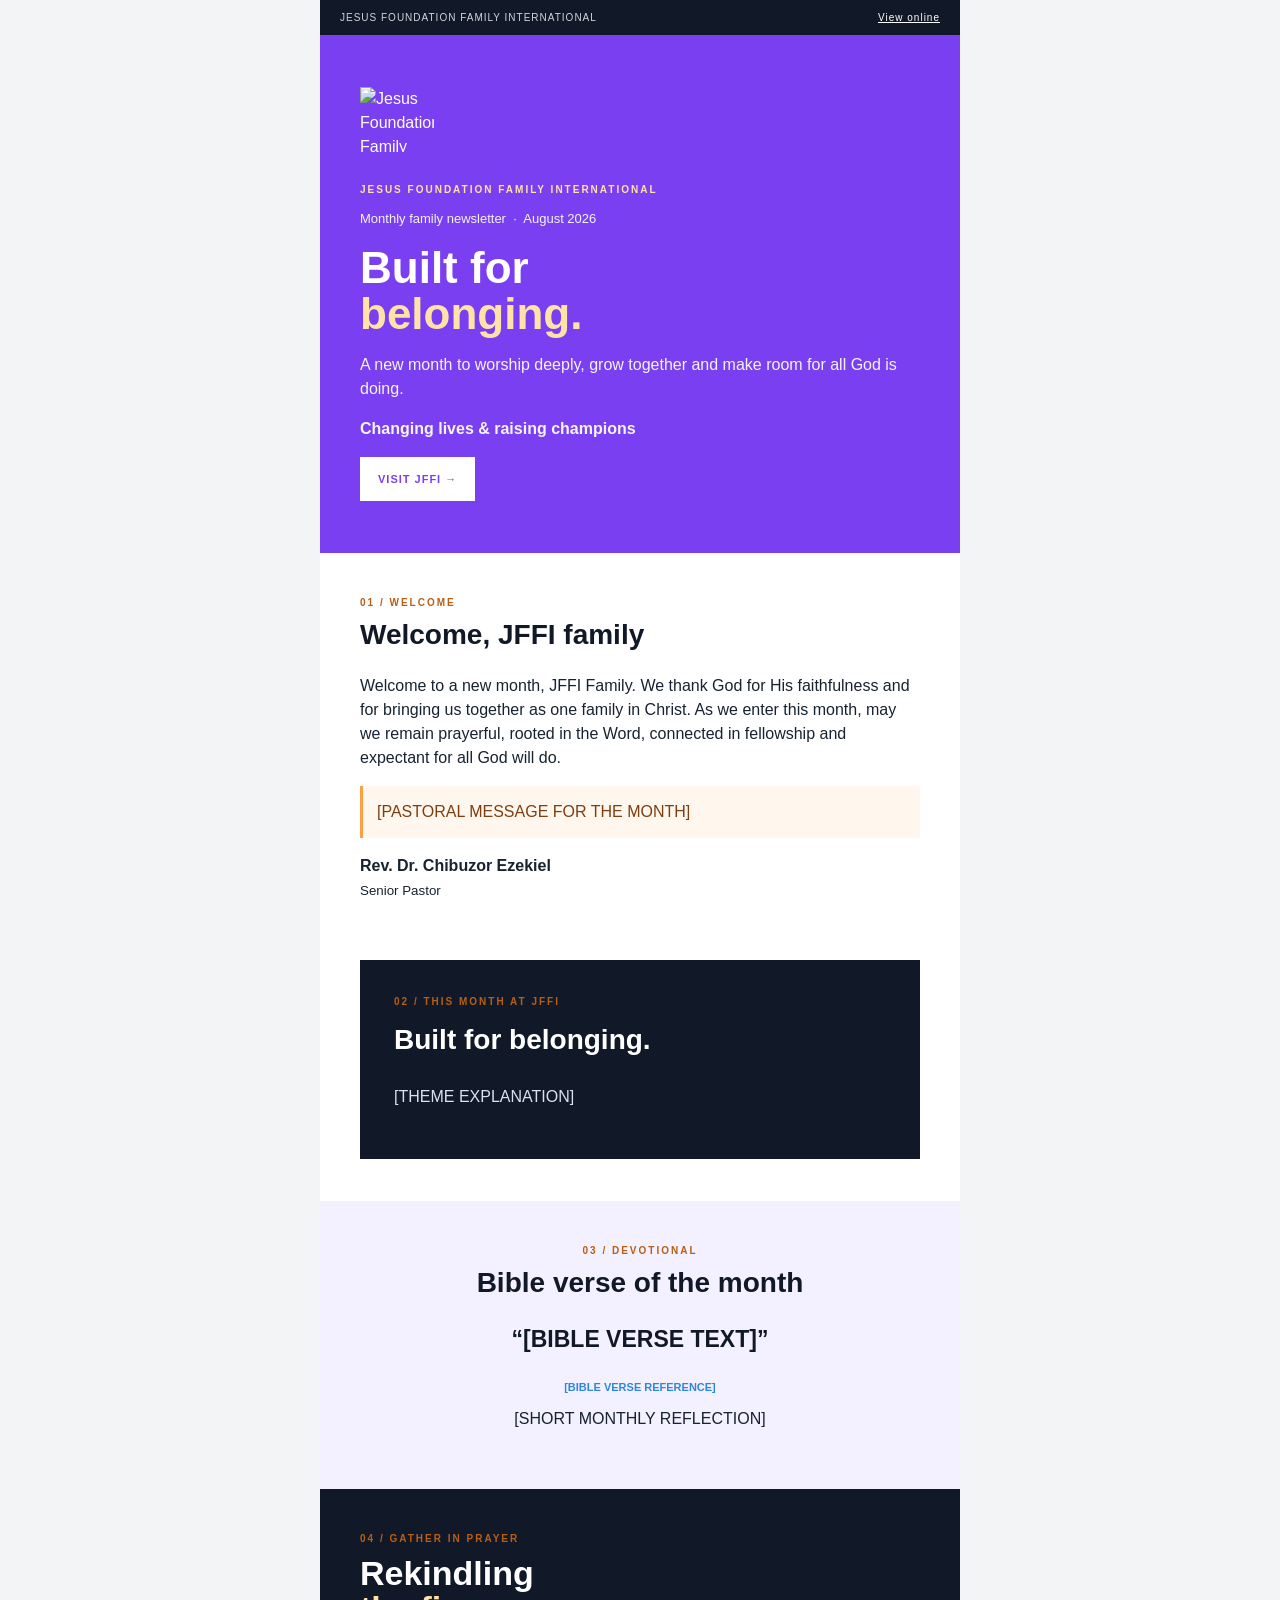
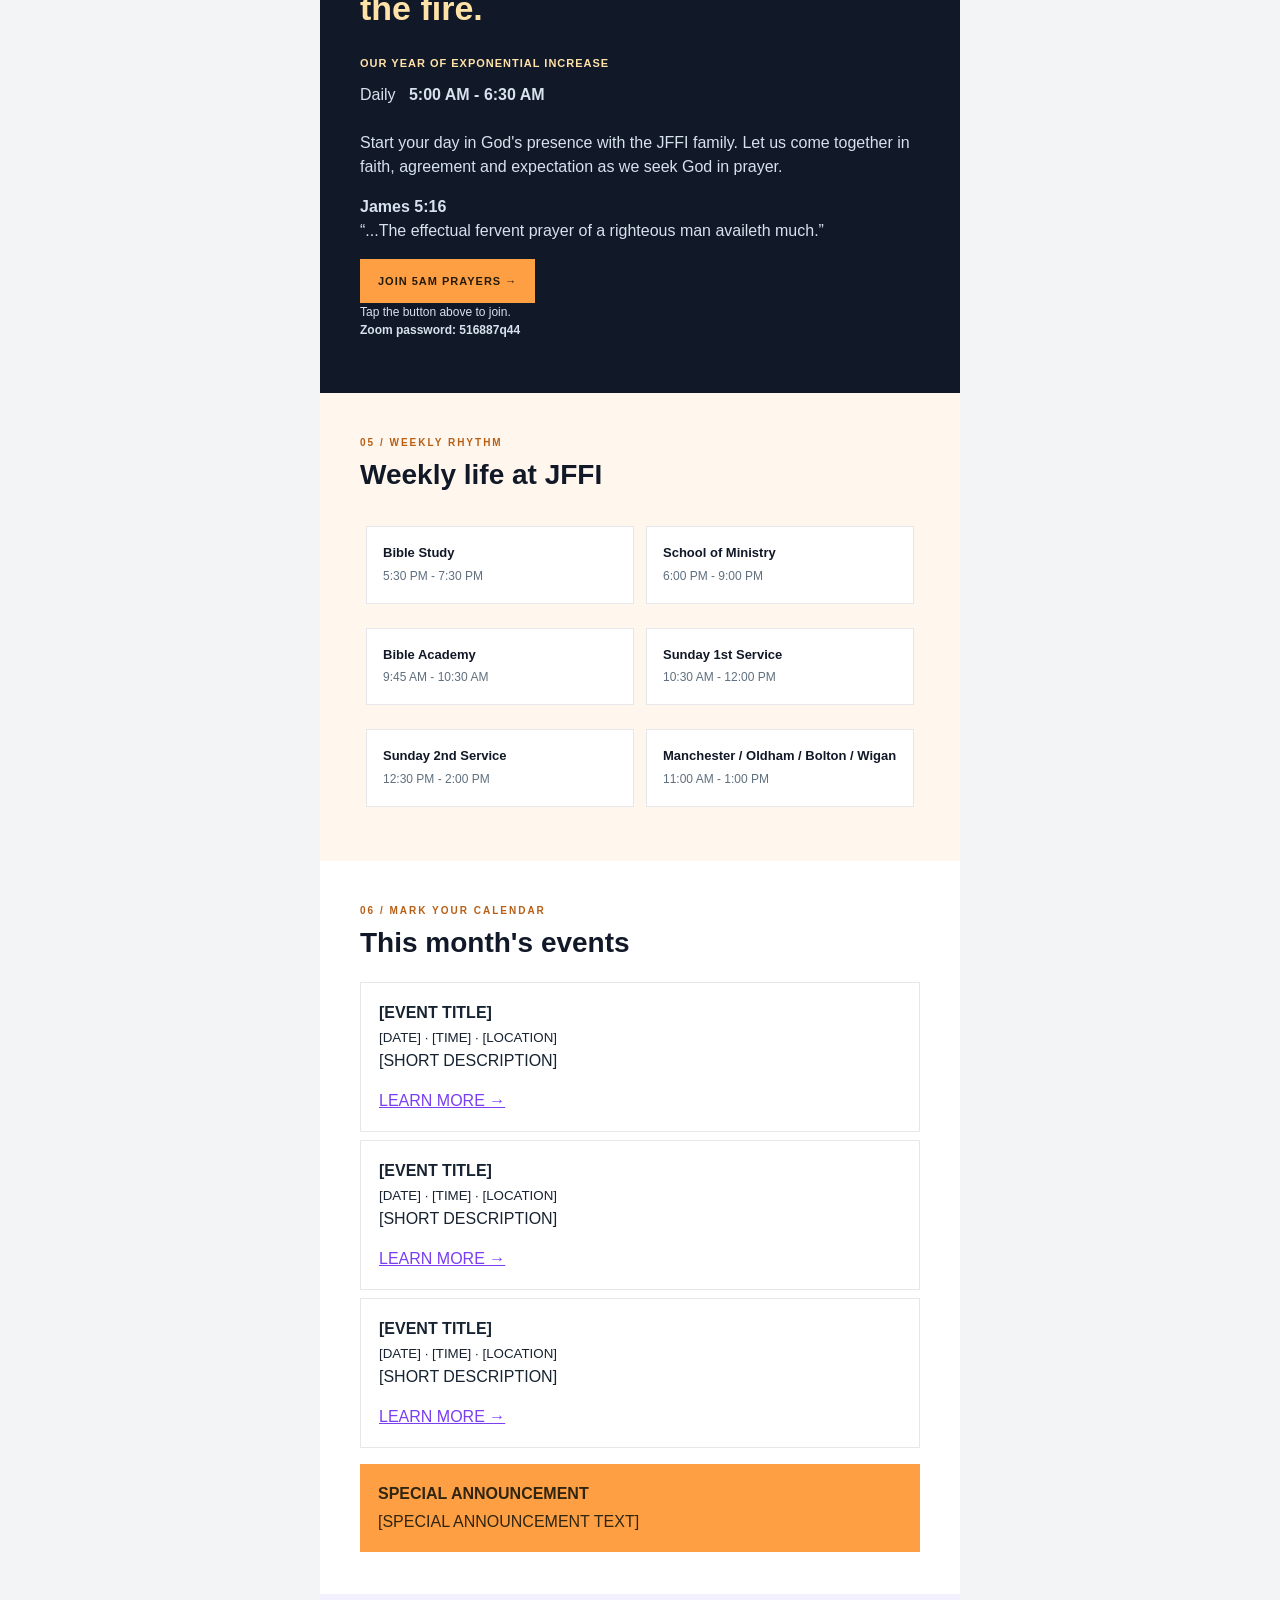
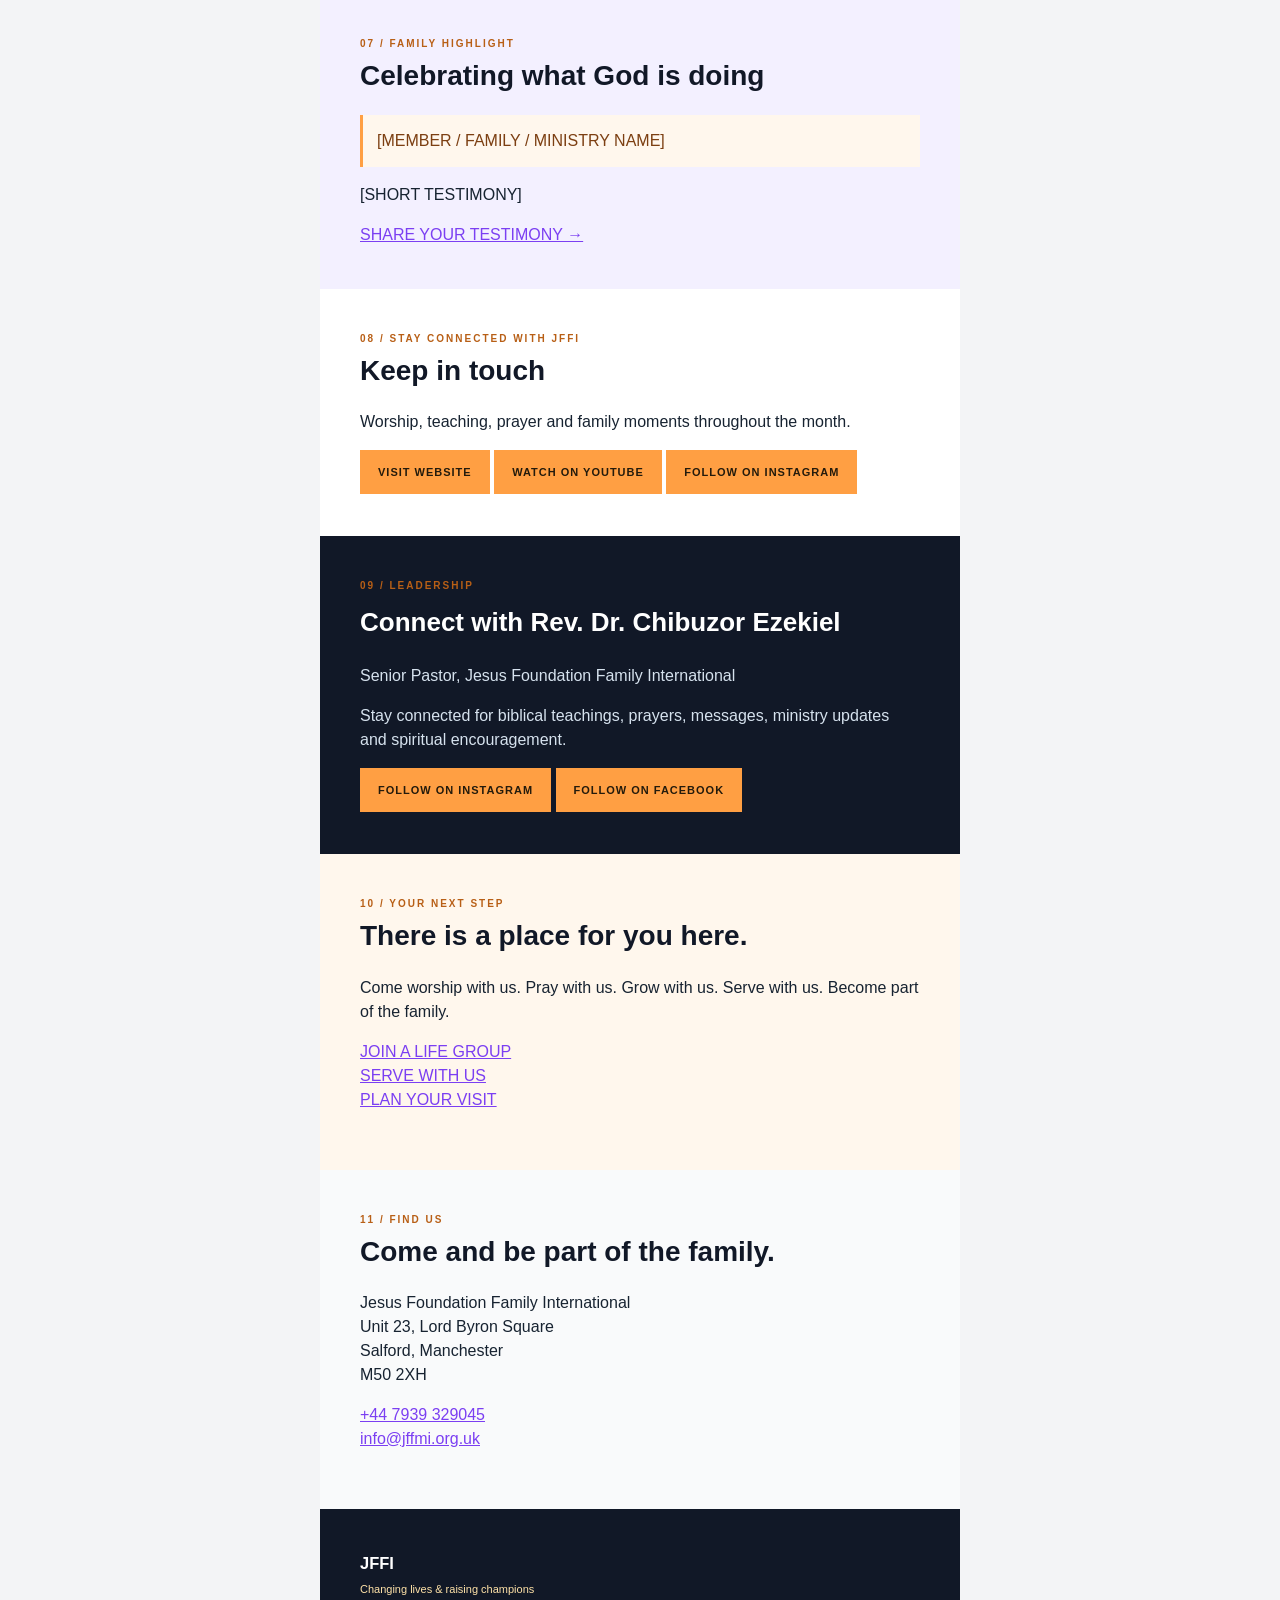
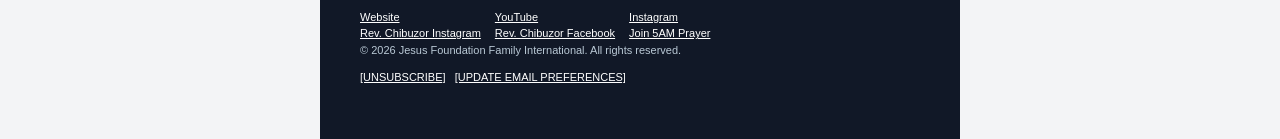
==== commit 293bdfc8: "Add JFFI logo and website theme colors" ====
--- a/newsletter-email.html
+++ b/newsletter-email.html
@@ -5,28 +5,28 @@
   <meta name="viewport" content="width=device-width, initial-scale=1.0">
   <title>JFFI Monthly Family Newsletter</title>
   <style>
-    body{margin:0;background:#eef3f8;color:#172331;font-family:Arial,Helvetica,"Segoe UI",sans-serif;line-height:1.5}table{border-collapse:collapse}a{color:#1456a0}h1,h2,h3,p{margin-top:0}.wrap{width:100%;max-width:640px;margin:0 auto}.pad{padding:42px 40px}.label{color:#c99333;font-size:10px;font-weight:bold;letter-spacing:2px;text-transform:uppercase}.button{display:inline-block;padding:14px 18px;background:#d8a84e;color:#241b0c!important;text-decoration:none;font-size:11px;font-weight:bold;letter-spacing:1px;text-transform:uppercase}.hero h1{margin:16px 0;color:#fff;font-size:44px;line-height:1.05}.hero p{color:#d6e2ee}.section-title{color:#071c35;font-size:28px;line-height:1.1}.editable{padding:14px;border-left:3px solid #d8a84e;background:#fffaf0;color:#755d2d}.card{border:1px solid #dfe4e7;background:#fff}.schedule td{width:50%;padding:12px 6px;vertical-align:top}.schedule-box{padding:16px;background:#fff;border:1px solid #dfe4e7}.schedule-box strong{display:block;color:#071c35;font-size:13px}.schedule-box span{color:#5f6f7f;font-size:12px}.footer a{color:#fff}.mobile-only{display:none}
+    body{margin:0;background:#f3f4f6;color:#172331;font-family:Arial,Helvetica,"Segoe UI",sans-serif;line-height:1.5}table{border-collapse:collapse}a{color:#7B3FF2}h1,h2,h3,p{margin-top:0}.wrap{width:100%;max-width:640px;margin:0 auto}.pad{padding:42px 40px}.label{color:#B85F16;font-size:10px;font-weight:bold;letter-spacing:2px;text-transform:uppercase}.button{display:inline-block;padding:14px 18px;background:#FF9F43;color:#241b0c!important;text-decoration:none;font-size:11px;font-weight:bold;letter-spacing:1px;text-transform:uppercase}.hero h1{margin:16px 0;color:#fff;font-size:44px;line-height:1.05}.hero p{color:#f3f4f6}.section-title{color:#111827;font-size:28px;line-height:1.1}.editable{padding:14px;border-left:3px solid #FF9F43;background:#fff7ed;color:#7c3f12}.card{border:1px solid #e5e7eb;background:#fff}.schedule td{width:50%;padding:12px 6px;vertical-align:top}.schedule-box{padding:16px;background:#fff;border:1px solid #e5e7eb}.schedule-box strong{display:block;color:#111827;font-size:13px}.schedule-box span{color:#5f6f7f;font-size:12px}.footer a{color:#fff}.mobile-only{display:none}
     @media screen and (max-width:600px){.pad{padding:32px 20px}.hero h1{font-size:38px}.stack,.stack tbody,.stack tr,.stack td{display:block!important;width:100%!important}.stack td{box-sizing:border-box}.mobile-pad{padding-left:20px!important;padding-right:20px!important}.hide-mobile{display:none!important}.mobile-only{display:block}.schedule td{width:100%;padding:5px 0}.social a{display:block;margin:6px 0;text-align:center}.footer-links td{display:block!important;padding:4px 0!important}}
   </style>
 </head>
 <body>
-  <div style="display:none;max-height:0;overflow:hidden;mso-hide:all;color:#eef3f8;font-size:1px;line-height:1px">Monthly news, prayer, worship and family updates from Jesus Foundation Family International.</div>
+  <div style="display:none;max-height:0;overflow:hidden;mso-hide:all;color:#f3f4f6;font-size:1px;line-height:1px">Monthly news, prayer, worship and family updates from Jesus Foundation Family International.</div>
   <table role="presentation" width="100%" cellpadding="0" cellspacing="0" border="0"><tr><td align="center">
     <table role="presentation" class="wrap" width="640" cellpadding="0" cellspacing="0" border="0" style="width:100%;max-width:640px;background:#ffffff">
-      <tr><td style="padding:0;background:#071c35"><table role="presentation" width="100%" cellpadding="0" cellspacing="0" border="0"><tr><td class="mobile-pad" style="padding:10px 20px;color:#d6e2ee;font-size:10px;letter-spacing:1px">JESUS FOUNDATION FAMILY INTERNATIONAL</td><td class="hide-mobile" align="right" style="padding:10px 20px;color:#ffffff;font-size:10px;letter-spacing:1px"><a href="https://www.jffi.org/" target="_blank" rel="noopener" style="color:#ffffff;text-decoration:underline">View online</a></td></tr></table></td></tr>
-      <tr><td class="hero pad" style="padding:52px 40px;background:#1456a0;color:#fff"><div style="width:54px;height:54px;border:1px solid #d8a84e;border-radius:50%;line-height:54px;text-align:center;color:#f2ce86;font-weight:bold;letter-spacing:-2px">JFFI</div><p class="label" style="margin:30px 0 12px;color:#f2ce86">JESUS FOUNDATION FAMILY INTERNATIONAL</p><p style="font-size:13px">Monthly family newsletter &nbsp;·&nbsp; August 2026</p><!-- ACL: Monthly theme --><h1>Built for<br><span style="color:#f2ce86">belonging.</span></h1><p style="font-size:16px">A new month to worship deeply, grow together and make room for all God is doing.</p><p style="font-weight:bold">Changing lives &amp; raising champions</p><a class="button" href="https://www.jffi.org/" target="_blank" rel="noopener" style="background:#ffffff;color:#071c35!important">VISIT JFFI &rarr;</a></td></tr>
+      <tr><td style="padding:0;background:#111827"><table role="presentation" width="100%" cellpadding="0" cellspacing="0" border="0"><tr><td class="mobile-pad" style="padding:10px 20px;color:#d1d5db;font-size:10px;letter-spacing:1px">JESUS FOUNDATION FAMILY INTERNATIONAL</td><td class="hide-mobile" align="right" style="padding:10px 20px;color:#ffffff;font-size:10px;letter-spacing:1px"><a href="https://www.jffi.org/" target="_blank" rel="noopener" style="color:#ffffff;text-decoration:underline">View online</a></td></tr></table></td></tr>
+      <tr><td class="hero pad" style="padding:52px 40px;background:#7B3FF2;color:#fff"><img src="https://www.jffi.org/logo.png" width="74" height="65" alt="Jesus Foundation Family International logo" style="display:block;width:74px;height:auto;border:0;outline:none;text-decoration:none"><p class="label" style="margin:30px 0 12px;color:#FFE2A8">JESUS FOUNDATION FAMILY INTERNATIONAL</p><p style="font-size:13px">Monthly family newsletter &nbsp;&middot;&nbsp; August 2026</p><!-- ACL: Monthly theme --><h1>Built for<br><span style="color:#FFE2A8">belonging.</span></h1><p style="font-size:16px">A new month to worship deeply, grow together and make room for all God is doing.</p><p style="font-weight:bold">Changing lives &amp; raising champions</p><a class="button" href="https://www.jffi.org/" target="_blank" rel="noopener" style="background:#ffffff;color:#7B3FF2!important">VISIT JFFI &rarr;</a></td></tr>
       <tr><td class="pad" style="padding:42px 40px"><p class="label">01 / WELCOME</p><h2 class="section-title">Welcome, JFFI family</h2><p>Welcome to a new month, JFFI Family. We thank God for His faithfulness and for bringing us together as one family in Christ. As we enter this month, may we remain prayerful, rooted in the Word, connected in fellowship and expectant for all God will do.</p><p class="editable">[PASTORAL MESSAGE FOR THE MONTH]</p><p><strong>Rev. Dr. Chibuzor Ezekiel</strong><br><small>Senior Pastor</small></p></td></tr>
-      <tr><td class="pad" style="padding:0 40px 42px"><table role="presentation" width="100%" cellpadding="0" cellspacing="0" border="0"><tr><td style="padding:34px;background:#071c35;color:#fff"><p class="label">02 / THIS MONTH AT JFFI</p><h2 style="color:#fff;font-size:28px">Built for belonging.</h2><p style="color:#d6e2ee">[THEME EXPLANATION]</p></td></tr></table></td></tr>
-      <tr><td class="pad" style="padding:42px 40px;background:#eef3f8;text-align:center"><p class="label">03 / DEVOTIONAL</p><h2 class="section-title">Bible verse of the month</h2><!-- ACL: Monthly Bible verse --><p style="font-size:23px;font-weight:bold;color:#071c35">“[BIBLE VERSE TEXT]”</p><p style="color:#1456a0;font-size:11px;font-weight:bold">[BIBLE VERSE REFERENCE]</p><p>[SHORT MONTHLY REFLECTION]</p></td></tr>
-      <tr><td class="pad" style="padding:42px 40px;background:#071c35;color:#fff"><p class="label">04 / GATHER IN PRAYER</p><h2 style="color:#fff;font-size:34px;line-height:1.05">Rekindling<br><span style="color:#f2ce86">the fire.</span></h2><p style="color:#f2ce86;font-size:11px;font-weight:bold;letter-spacing:1px">OUR YEAR OF EXPONENTIAL INCREASE</p><p style="color:#d6e2ee">Daily &nbsp; <strong>5:00 AM - 6:30 AM</strong><br><br>Start your day in God's presence with the JFFI family. Let us come together in faith, agreement and expectation as we seek God in prayer.</p><p style="color:#d6e2ee"><strong>James 5:16</strong><br>“...The effectual fervent prayer of a righteous man availeth much.”</p><a class="button" href="https://us04web.zoom.us/j/4757344359?pwd=Nm5sb29ndlJpcHVSc3JwTkI5MUhjdz09" target="_blank" rel="noopener">JOIN 5AM PRAYERS &rarr;</a><p style="font-size:12px;color:#d6e2ee">Tap the button above to join.<br><strong>Zoom password: 516887q⁴⁴</strong></p></td></tr>
-      <tr><td class="pad" style="padding:42px 40px;background:#f7f4ec"><p class="label">05 / WEEKLY RHYTHM</p><h2 class="section-title">Weekly life at JFFI</h2><table role="presentation" class="schedule stack" width="100%" cellpadding="0" cellspacing="0" border="0"><tr><td><div class="schedule-box"><strong>Bible Study</strong><span>5:30 PM - 7:30 PM</span></div></td><td><div class="schedule-box"><strong>School of Ministry</strong><span>6:00 PM - 9:00 PM</span></div></td></tr><tr><td><div class="schedule-box"><strong>Bible Academy</strong><span>9:45 AM - 10:30 AM</span></div></td><td><div class="schedule-box"><strong>Sunday 1st Service</strong><span>10:30 AM - 12:00 PM</span></div></td></tr><tr><td><div class="schedule-box"><strong>Sunday 2nd Service</strong><span>12:30 PM - 2:00 PM</span></div></td><td><div class="schedule-box"><strong>Manchester / Oldham / Bolton / Wigan</strong><span>11:00 AM - 1:00 PM</span></div></td></tr></table></td></tr>
-      <tr><td class="pad" style="padding:42px 40px"><p class="label">06 / MARK YOUR CALENDAR</p><h2 class="section-title">This month's events</h2><!-- ACL: Monthly events --><table role="presentation" width="100%" cellpadding="0" cellspacing="0" border="0"><tr><td class="card" style="padding:18px"><strong>[EVENT TITLE]</strong><br><small>[DATE] · [TIME] · [LOCATION]</small><p>[SHORT DESCRIPTION]</p><a href="https://www.jffi.org/" target="_blank" rel="noopener">LEARN MORE &rarr;</a></td></tr><tr><td height="8"></td></tr><tr><td class="card" style="padding:18px"><strong>[EVENT TITLE]</strong><br><small>[DATE] · [TIME] · [LOCATION]</small><p>[SHORT DESCRIPTION]</p><a href="https://www.jffi.org/" target="_blank" rel="noopener">LEARN MORE &rarr;</a></td></tr><tr><td height="8"></td></tr><tr><td class="card" style="padding:18px"><strong>[EVENT TITLE]</strong><br><small>[DATE] · [TIME] · [LOCATION]</small><p>[SHORT DESCRIPTION]</p><a href="https://www.jffi.org/" target="_blank" rel="noopener">LEARN MORE &rarr;</a></td></tr></table><div style="margin-top:16px;padding:18px;background:#d8a84e;color:#302510"><strong>SPECIAL ANNOUNCEMENT</strong><p style="margin:4px 0 0">[SPECIAL ANNOUNCEMENT TEXT]</p></div></td></tr>
-      <tr><td class="pad" style="padding:42px 40px;background:#e9eff2"><p class="label">07 / FAMILY HIGHLIGHT</p><h2 class="section-title">Celebrating what God is doing</h2><p class="editable">[MEMBER / FAMILY / MINISTRY NAME]</p><p>[SHORT TESTIMONY]</p><a href="mailto:info@jffmi.org.uk?subject=JFFI%20Testimony">SHARE YOUR TESTIMONY &rarr;</a></td></tr>
+      <tr><td class="pad" style="padding:0 40px 42px"><table role="presentation" width="100%" cellpadding="0" cellspacing="0" border="0"><tr><td style="padding:34px;background:#111827;color:#fff"><p class="label">02 / THIS MONTH AT JFFI</p><h2 style="color:#fff;font-size:28px">Built for belonging.</h2><p style="color:#d6e2ee">[THEME EXPLANATION]</p></td></tr></table></td></tr>
+      <tr><td class="pad" style="padding:42px 40px;background:#F3F0FF;text-align:center"><p class="label">03 / DEVOTIONAL</p><h2 class="section-title">Bible verse of the month</h2><!-- ACL: Monthly Bible verse --><p style="font-size:23px;font-weight:bold;color:#111827">&ldquo;[BIBLE VERSE TEXT]&rdquo;</p><p style="color:#2E86DE;font-size:11px;font-weight:bold">[BIBLE VERSE REFERENCE]</p><p>[SHORT MONTHLY REFLECTION]</p></td></tr>
+      <tr><td class="pad" style="padding:42px 40px;background:#111827;color:#fff"><p class="label">04 / GATHER IN PRAYER</p><h2 style="color:#fff;font-size:34px;line-height:1.05">Rekindling<br><span style="color:#FFE2A8">the fire.</span></h2><p style="color:#FFE2A8;font-size:11px;font-weight:bold;letter-spacing:1px">OUR YEAR OF EXPONENTIAL INCREASE</p><p style="color:#d6e2ee">Daily &nbsp; <strong>5:00 AM - 6:30 AM</strong><br><br>Start your day in God's presence with the JFFI family. Let us come together in faith, agreement and expectation as we seek God in prayer.</p><p style="color:#d6e2ee"><strong>James 5:16</strong><br>&ldquo;...The effectual fervent prayer of a righteous man availeth much.&rdquo;</p><a class="button" href="https://us04web.zoom.us/j/4757344359?pwd=Nm5sb29ndlJpcHVSc3JwTkI5MUhjdz09" target="_blank" rel="noopener">JOIN 5AM PRAYERS &rarr;</a><p style="font-size:12px;color:#d6e2ee">Tap the button above to join.<br><strong>Zoom password: 516887q44</strong></p></td></tr>
+      <tr><td class="pad" style="padding:42px 40px;background:#fff7ed"><p class="label">05 / WEEKLY RHYTHM</p><h2 class="section-title">Weekly life at JFFI</h2><table role="presentation" class="schedule stack" width="100%" cellpadding="0" cellspacing="0" border="0"><tr><td><div class="schedule-box"><strong>Bible Study</strong><span>5:30 PM - 7:30 PM</span></div></td><td><div class="schedule-box"><strong>School of Ministry</strong><span>6:00 PM - 9:00 PM</span></div></td></tr><tr><td><div class="schedule-box"><strong>Bible Academy</strong><span>9:45 AM - 10:30 AM</span></div></td><td><div class="schedule-box"><strong>Sunday 1st Service</strong><span>10:30 AM - 12:00 PM</span></div></td></tr><tr><td><div class="schedule-box"><strong>Sunday 2nd Service</strong><span>12:30 PM - 2:00 PM</span></div></td><td><div class="schedule-box"><strong>Manchester / Oldham / Bolton / Wigan</strong><span>11:00 AM - 1:00 PM</span></div></td></tr></table></td></tr>
+      <tr><td class="pad" style="padding:42px 40px"><p class="label">06 / MARK YOUR CALENDAR</p><h2 class="section-title">This month's events</h2><!-- ACL: Monthly events --><table role="presentation" width="100%" cellpadding="0" cellspacing="0" border="0"><tr><td class="card" style="padding:18px"><strong>[EVENT TITLE]</strong><br><small>[DATE] &middot; [TIME] &middot; [LOCATION]</small><p>[SHORT DESCRIPTION]</p><a href="https://www.jffi.org/" target="_blank" rel="noopener">LEARN MORE &rarr;</a></td></tr><tr><td height="8"></td></tr><tr><td class="card" style="padding:18px"><strong>[EVENT TITLE]</strong><br><small>[DATE] &middot; [TIME] &middot; [LOCATION]</small><p>[SHORT DESCRIPTION]</p><a href="https://www.jffi.org/" target="_blank" rel="noopener">LEARN MORE &rarr;</a></td></tr><tr><td height="8"></td></tr><tr><td class="card" style="padding:18px"><strong>[EVENT TITLE]</strong><br><small>[DATE] &middot; [TIME] &middot; [LOCATION]</small><p>[SHORT DESCRIPTION]</p><a href="https://www.jffi.org/" target="_blank" rel="noopener">LEARN MORE &rarr;</a></td></tr></table><div style="margin-top:16px;padding:18px;background:#FF9F43;color:#302510"><strong>SPECIAL ANNOUNCEMENT</strong><p style="margin:4px 0 0">[SPECIAL ANNOUNCEMENT TEXT]</p></div></td></tr>
+      <tr><td class="pad" style="padding:42px 40px;background:#F3F0FF"><p class="label">07 / FAMILY HIGHLIGHT</p><h2 class="section-title">Celebrating what God is doing</h2><p class="editable">[MEMBER / FAMILY / MINISTRY NAME]</p><p>[SHORT TESTIMONY]</p><a href="mailto:info@jffmi.org.uk?subject=JFFI%20Testimony">SHARE YOUR TESTIMONY &rarr;</a></td></tr>
       <tr><td class="pad social" style="padding:42px 40px"><p class="label">08 / STAY CONNECTED WITH JFFI</p><h2 class="section-title">Keep in touch</h2><p>Worship, teaching, prayer and family moments throughout the month.</p><a class="button" href="https://www.jffi.org/" target="_blank" rel="noopener">VISIT WEBSITE</a> <a class="button" href="https://www.youtube.com/@jesusfoundationfamily" target="_blank" rel="noopener">WATCH ON YOUTUBE</a> <a class="button" href="https://www.instagram.com/jesusfoundationfamily/" target="_blank" rel="noopener">FOLLOW ON INSTAGRAM</a></td></tr>
-      <tr><td class="pad" style="padding:42px 40px;background:#071c35;color:#fff"><p class="label">09 / LEADERSHIP</p><h2 style="color:#fff;font-size:26px">Connect with Rev. Dr. Chibuzor Ezekiel</h2><p style="color:#d6e2ee">Senior Pastor, Jesus Foundation Family International</p><p style="color:#d6e2ee">Stay connected for biblical teachings, prayers, messages, ministry updates and spiritual encouragement.</p><a class="button" href="https://www.instagram.com/chibuzor_ezekiel/" target="_blank" rel="noopener">FOLLOW ON INSTAGRAM</a> <a class="button" href="https://www.facebook.com/pastorchibuzor" target="_blank" rel="noopener">FOLLOW ON FACEBOOK</a><!-- Add Rev. Dr. Chibuzor Ezekiel YouTube URL here when confirmed --></td></tr>
-      <tr><td class="pad" style="padding:42px 40px;background:#f7f4ec"><p class="label">10 / YOUR NEXT STEP</p><h2 class="section-title">There is a place for you here.</h2><p>Come worship with us. Pray with us. Grow with us. Serve with us. Become part of the family.</p><p><a href="mailto:info@jffmi.org.uk?subject=Join%20a%20Life%20Group">JOIN A LIFE GROUP</a><br><a href="https://www.jffi.org/serve" target="_blank" rel="noopener">SERVE WITH US</a><br><a href="https://www.jffi.org/services" target="_blank" rel="noopener">PLAN YOUR VISIT</a></p></td></tr>
-      <tr><td class="pad" style="padding:42px 40px;background:#e3e9ec"><p class="label">11 / FIND US</p><h2 class="section-title">Come and be part of the family.</h2><p>Jesus Foundation Family International<br>Unit 23, Lord Byron Square<br>Salford, Manchester<br>M50 2XH</p><p><a href="tel:+447939329045">+44 7939 329045</a><br><a href="mailto:info@jffmi.org.uk">info@jffmi.org.uk</a></p></td></tr>
-      <tr><td class="footer" style="padding:42px 40px;background:#06182d;color:#b9c8d5;font-size:11px"><h2 style="margin:0 0 6px;color:#fff">JFFI</h2><p style="color:#f2ce86">Changing lives &amp; raising champions</p><table role="presentation" class="footer-links" cellpadding="0" cellspacing="0" border="0"><tr><td style="padding-right:14px"><a href="https://www.jffi.org/">Website</a></td><td style="padding-right:14px"><a href="https://www.youtube.com/@jesusfoundationfamily">YouTube</a></td><td><a href="https://www.instagram.com/jesusfoundationfamily/">Instagram</a></td></tr><tr><td style="padding-right:14px"><a href="https://www.instagram.com/chibuzor_ezekiel/">Rev. Chibuzor Instagram</a></td><td style="padding-right:14px"><a href="https://www.facebook.com/pastorchibuzor">Rev. Chibuzor Facebook</a></td><td><a href="https://us04web.zoom.us/j/4757344359?pwd=Nm5sb29ndlJpcHVSc3JwTkI5MUhjdz09">Join 5AM Prayer</a></td></tr></table><p>© 2026 Jesus Foundation Family International. All rights reserved.</p><p><!-- Mailchimp: replace with *|UNSUB|* and *|UPDATE_PROFILE|* before sending. --><a href="mailto:info@jffmi.org.uk?subject=Unsubscribe">[UNSUBSCRIBE]</a> &nbsp; <a href="mailto:info@jffmi.org.uk?subject=Update%20email%20preferences">[UPDATE EMAIL PREFERENCES]</a></p></td></tr>
+      <tr><td class="pad" style="padding:42px 40px;background:#111827;color:#fff"><p class="label">09 / LEADERSHIP</p><h2 style="color:#fff;font-size:26px">Connect with Rev. Dr. Chibuzor Ezekiel</h2><p style="color:#d6e2ee">Senior Pastor, Jesus Foundation Family International</p><p style="color:#d6e2ee">Stay connected for biblical teachings, prayers, messages, ministry updates and spiritual encouragement.</p><a class="button" href="https://www.instagram.com/chibuzor_ezekiel/" target="_blank" rel="noopener">FOLLOW ON INSTAGRAM</a> <a class="button" href="https://www.facebook.com/pastorchibuzor" target="_blank" rel="noopener">FOLLOW ON FACEBOOK</a><!-- Add Rev. Dr. Chibuzor Ezekiel YouTube URL here when confirmed --></td></tr>
+      <tr><td class="pad" style="padding:42px 40px;background:#fff7ed"><p class="label">10 / YOUR NEXT STEP</p><h2 class="section-title">There is a place for you here.</h2><p>Come worship with us. Pray with us. Grow with us. Serve with us. Become part of the family.</p><p><a href="mailto:info@jffmi.org.uk?subject=Join%20a%20Life%20Group">JOIN A LIFE GROUP</a><br><a href="https://www.jffi.org/serve" target="_blank" rel="noopener">SERVE WITH US</a><br><a href="https://www.jffi.org/services" target="_blank" rel="noopener">PLAN YOUR VISIT</a></p></td></tr>
+      <tr><td class="pad" style="padding:42px 40px;background:#f9fafb"><p class="label">11 / FIND US</p><h2 class="section-title">Come and be part of the family.</h2><p>Jesus Foundation Family International<br>Unit 23, Lord Byron Square<br>Salford, Manchester<br>M50 2XH</p><p><a href="tel:+447939329045">+44 7939 329045</a><br><a href="mailto:info@jffmi.org.uk">info@jffmi.org.uk</a></p></td></tr>
+      <tr><td class="footer" style="padding:42px 40px;background:#111827;color:#b9c8d5;font-size:11px"><h2 style="margin:0 0 6px;color:#fff">JFFI</h2><p style="color:#FFE2A8">Changing lives &amp; raising champions</p><table role="presentation" class="footer-links" cellpadding="0" cellspacing="0" border="0"><tr><td style="padding-right:14px"><a href="https://www.jffi.org/">Website</a></td><td style="padding-right:14px"><a href="https://www.youtube.com/@jesusfoundationfamily">YouTube</a></td><td><a href="https://www.instagram.com/jesusfoundationfamily/">Instagram</a></td></tr><tr><td style="padding-right:14px"><a href="https://www.instagram.com/chibuzor_ezekiel/">Rev. Chibuzor Instagram</a></td><td style="padding-right:14px"><a href="https://www.facebook.com/pastorchibuzor">Rev. Chibuzor Facebook</a></td><td><a href="https://us04web.zoom.us/j/4757344359?pwd=Nm5sb29ndlJpcHVSc3JwTkI5MUhjdz09">Join 5AM Prayer</a></td></tr></table><p>&copy; 2026 Jesus Foundation Family International. All rights reserved.</p><p><!-- Mailchimp: replace with *|UNSUB|* and *|UPDATE_PROFILE|* before sending. --><a href="mailto:info@jffmi.org.uk?subject=Unsubscribe">[UNSUBSCRIBE]</a> &nbsp; <a href="mailto:info@jffmi.org.uk?subject=Update%20email%20preferences">[UPDATE EMAIL PREFERENCES]</a></p></td></tr>
     </table>
   </td></tr></table>
 </body>
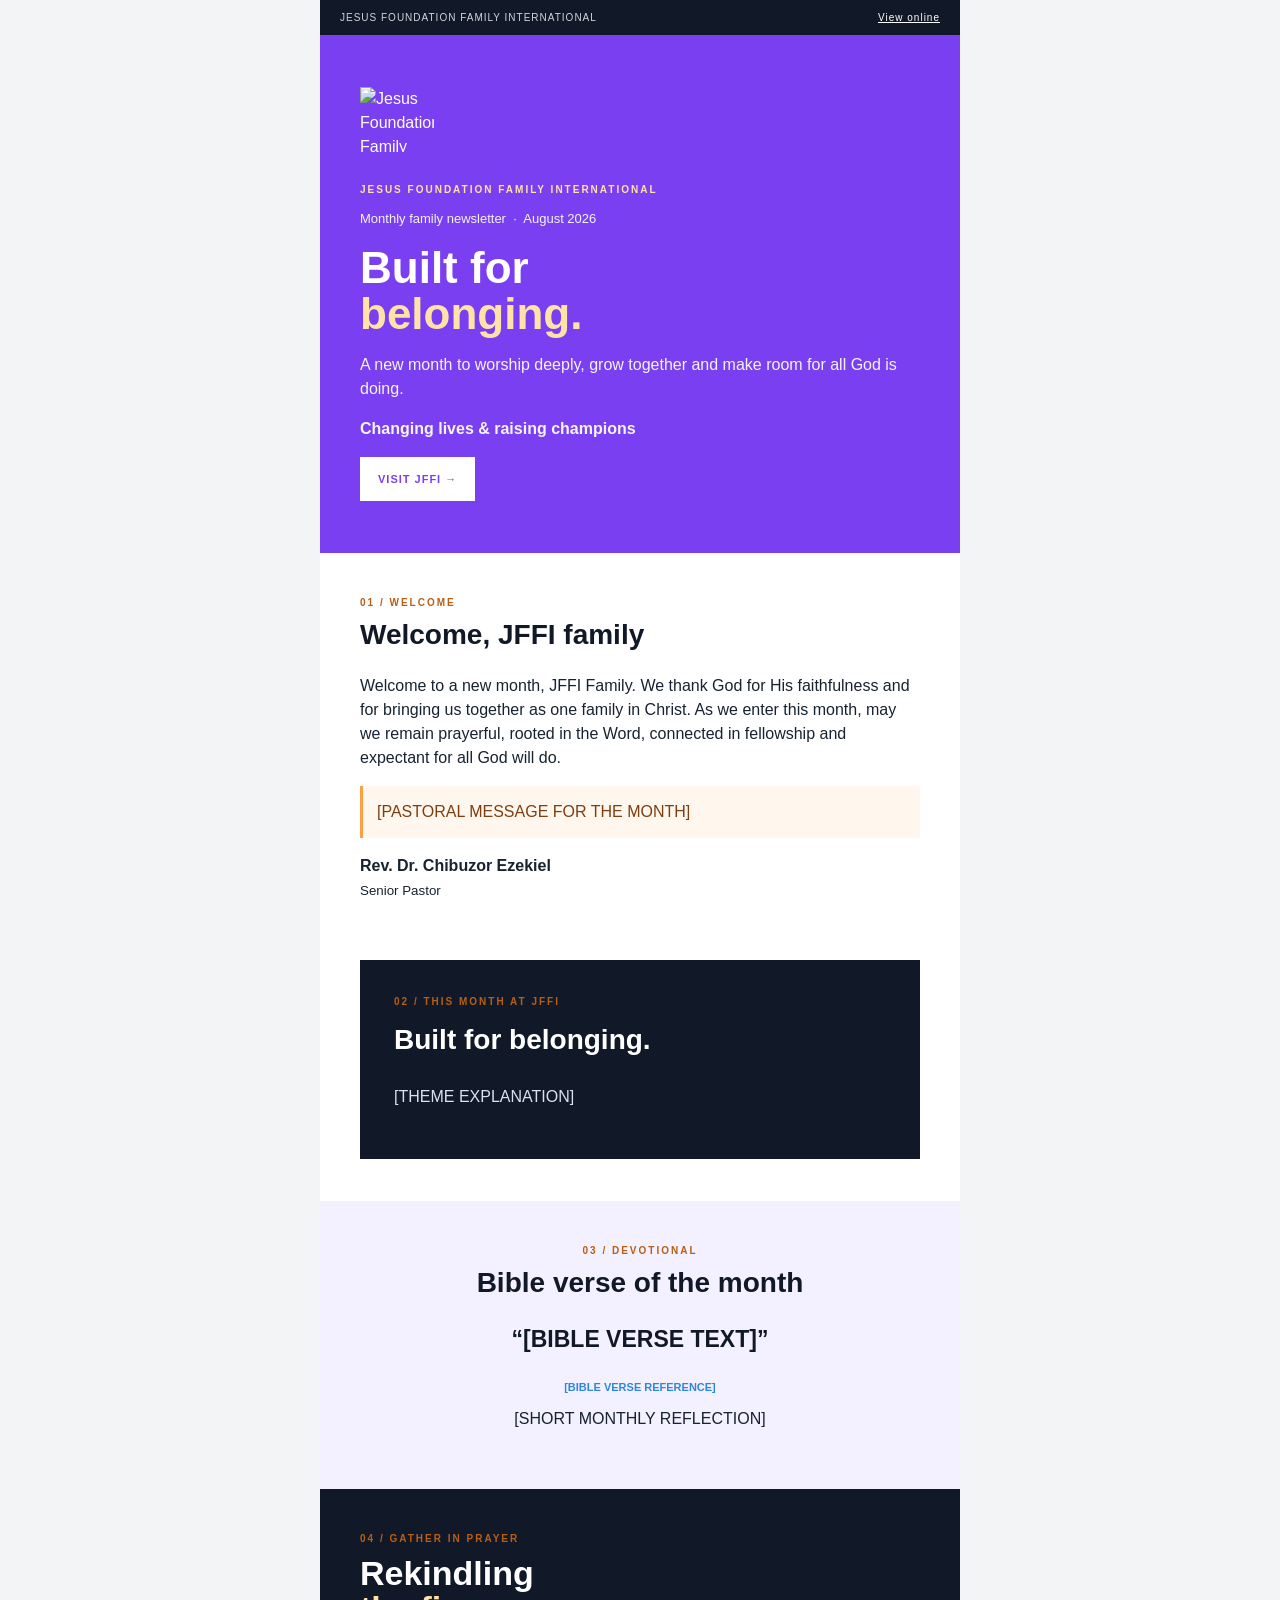
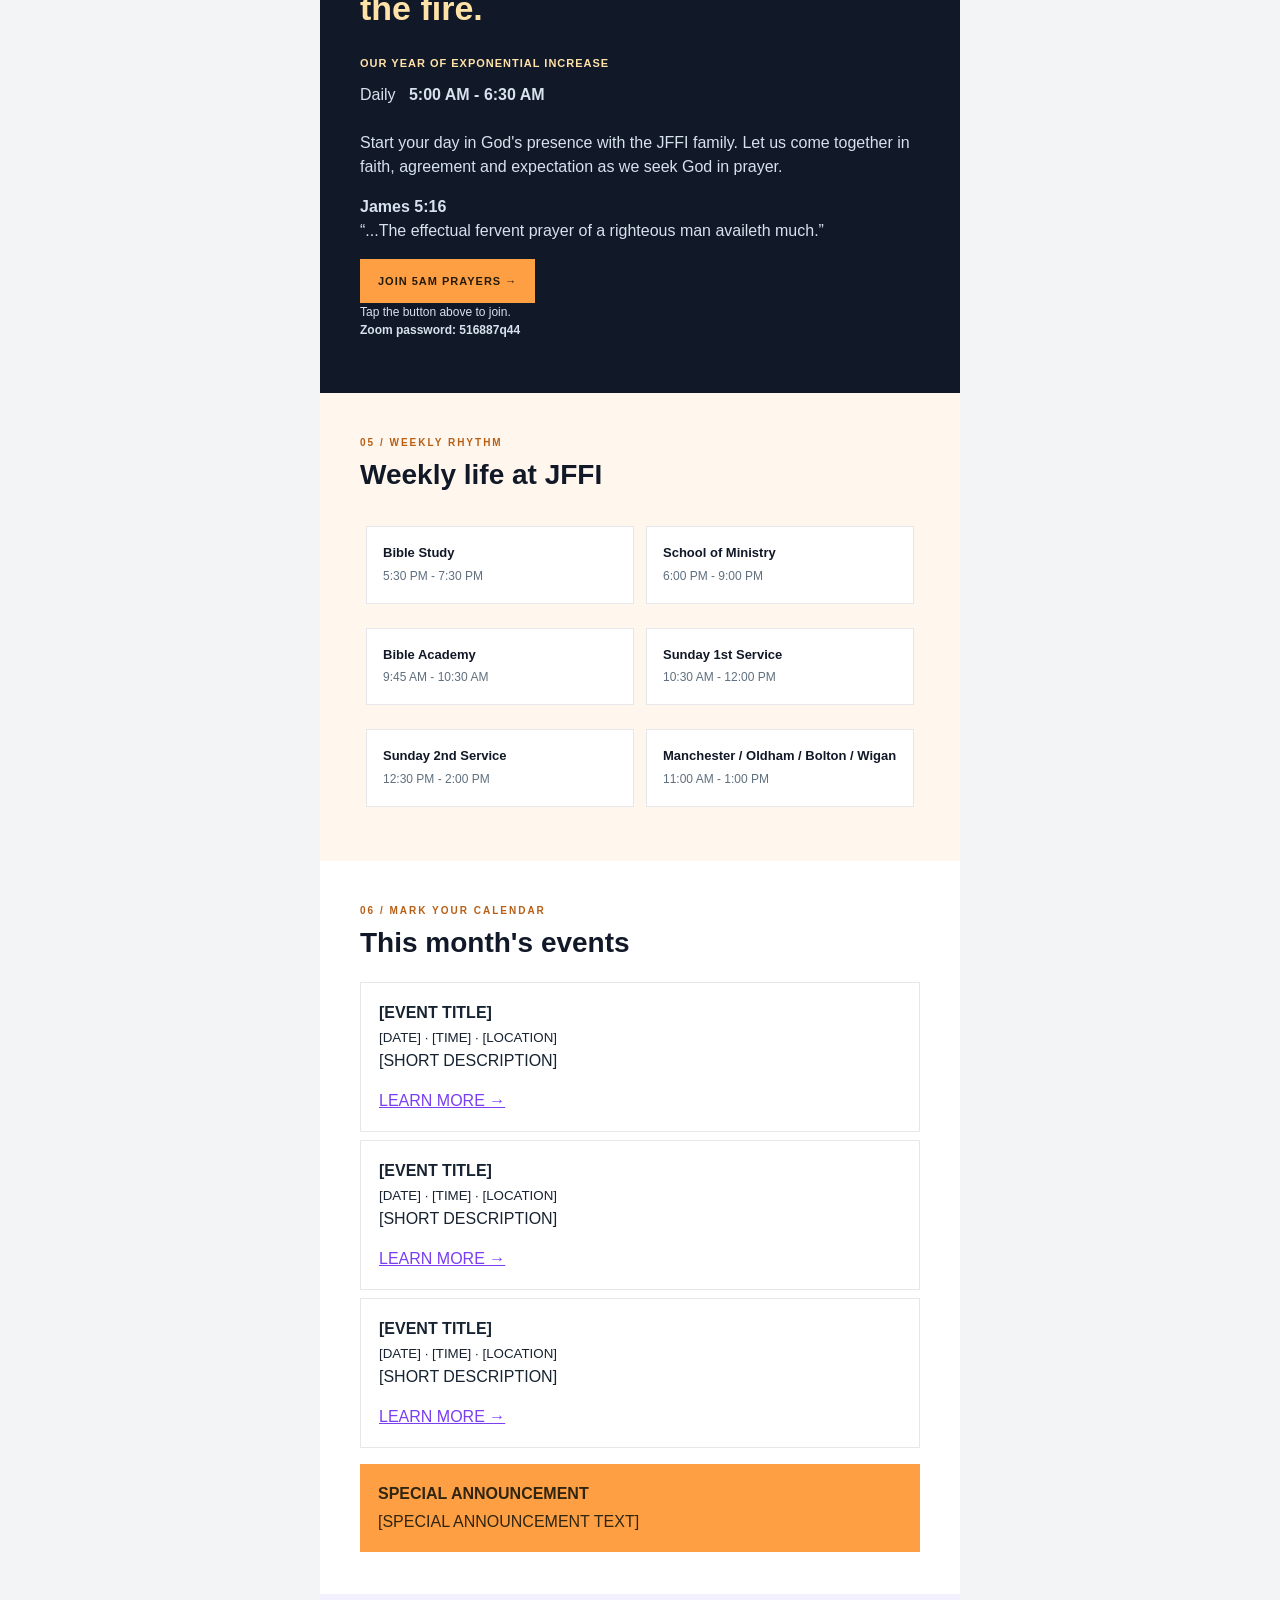
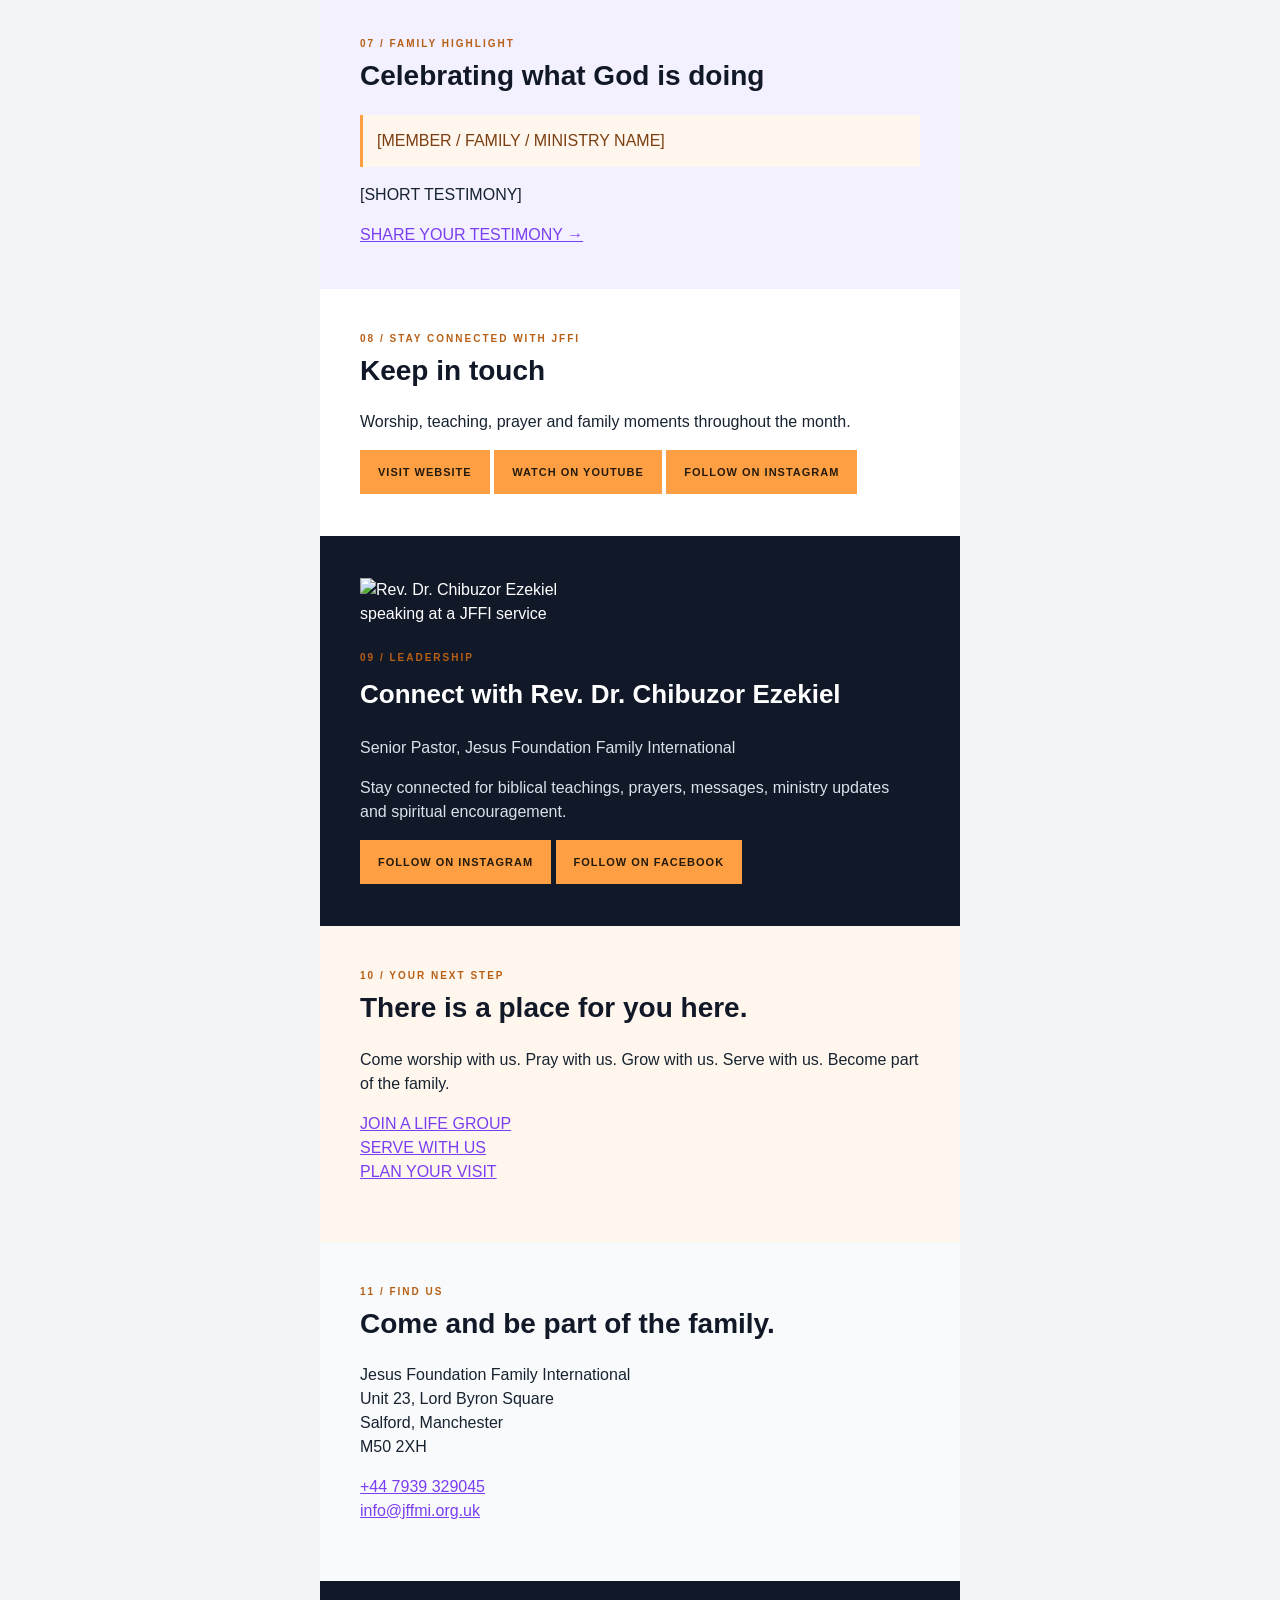
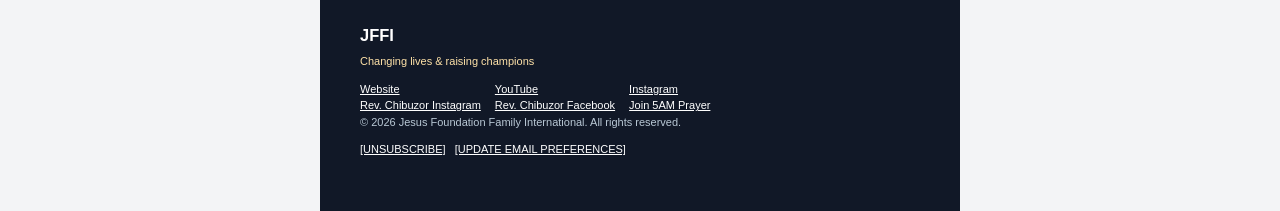
==== commit be35a040: "Add pastor image to leadership section" ====
--- a/newsletter-email.html
+++ b/newsletter-email.html
@@ -23,7 +23,7 @@
       <tr><td class="pad" style="padding:42px 40px"><p class="label">06 / MARK YOUR CALENDAR</p><h2 class="section-title">This month's events</h2><!-- ACL: Monthly events --><table role="presentation" width="100%" cellpadding="0" cellspacing="0" border="0"><tr><td class="card" style="padding:18px"><strong>[EVENT TITLE]</strong><br><small>[DATE] &middot; [TIME] &middot; [LOCATION]</small><p>[SHORT DESCRIPTION]</p><a href="https://www.jffi.org/" target="_blank" rel="noopener">LEARN MORE &rarr;</a></td></tr><tr><td height="8"></td></tr><tr><td class="card" style="padding:18px"><strong>[EVENT TITLE]</strong><br><small>[DATE] &middot; [TIME] &middot; [LOCATION]</small><p>[SHORT DESCRIPTION]</p><a href="https://www.jffi.org/" target="_blank" rel="noopener">LEARN MORE &rarr;</a></td></tr><tr><td height="8"></td></tr><tr><td class="card" style="padding:18px"><strong>[EVENT TITLE]</strong><br><small>[DATE] &middot; [TIME] &middot; [LOCATION]</small><p>[SHORT DESCRIPTION]</p><a href="https://www.jffi.org/" target="_blank" rel="noopener">LEARN MORE &rarr;</a></td></tr></table><div style="margin-top:16px;padding:18px;background:#FF9F43;color:#302510"><strong>SPECIAL ANNOUNCEMENT</strong><p style="margin:4px 0 0">[SPECIAL ANNOUNCEMENT TEXT]</p></div></td></tr>
       <tr><td class="pad" style="padding:42px 40px;background:#F3F0FF"><p class="label">07 / FAMILY HIGHLIGHT</p><h2 class="section-title">Celebrating what God is doing</h2><p class="editable">[MEMBER / FAMILY / MINISTRY NAME]</p><p>[SHORT TESTIMONY]</p><a href="mailto:info@jffmi.org.uk?subject=JFFI%20Testimony">SHARE YOUR TESTIMONY &rarr;</a></td></tr>
       <tr><td class="pad social" style="padding:42px 40px"><p class="label">08 / STAY CONNECTED WITH JFFI</p><h2 class="section-title">Keep in touch</h2><p>Worship, teaching, prayer and family moments throughout the month.</p><a class="button" href="https://www.jffi.org/" target="_blank" rel="noopener">VISIT WEBSITE</a> <a class="button" href="https://www.youtube.com/@jesusfoundationfamily" target="_blank" rel="noopener">WATCH ON YOUTUBE</a> <a class="button" href="https://www.instagram.com/jesusfoundationfamily/" target="_blank" rel="noopener">FOLLOW ON INSTAGRAM</a></td></tr>
-      <tr><td class="pad" style="padding:42px 40px;background:#111827;color:#fff"><p class="label">09 / LEADERSHIP</p><h2 style="color:#fff;font-size:26px">Connect with Rev. Dr. Chibuzor Ezekiel</h2><p style="color:#d6e2ee">Senior Pastor, Jesus Foundation Family International</p><p style="color:#d6e2ee">Stay connected for biblical teachings, prayers, messages, ministry updates and spiritual encouragement.</p><a class="button" href="https://www.instagram.com/chibuzor_ezekiel/" target="_blank" rel="noopener">FOLLOW ON INSTAGRAM</a> <a class="button" href="https://www.facebook.com/pastorchibuzor" target="_blank" rel="noopener">FOLLOW ON FACEBOOK</a><!-- Add Rev. Dr. Chibuzor Ezekiel YouTube URL here when confirmed --></td></tr>
+      <tr><td class="pad" style="padding:42px 40px;background:#111827;color:#fff"><img src="https://www.jffi.org/images/pastor-ezekiel.JPG" width="220" alt="Rev. Dr. Chibuzor Ezekiel speaking at a JFFI service" style="display:block;width:220px;max-width:100%;height:auto;border:0;outline:none;text-decoration:none;margin:0 0 24px"><p class="label">09 / LEADERSHIP</p><h2 style="color:#fff;font-size:26px">Connect with Rev. Dr. Chibuzor Ezekiel</h2><p style="color:#d6e2ee">Senior Pastor, Jesus Foundation Family International</p><p style="color:#d6e2ee">Stay connected for biblical teachings, prayers, messages, ministry updates and spiritual encouragement.</p><a class="button" href="https://www.instagram.com/chibuzor_ezekiel/" target="_blank" rel="noopener">FOLLOW ON INSTAGRAM</a> <a class="button" href="https://www.facebook.com/pastorchibuzor" target="_blank" rel="noopener">FOLLOW ON FACEBOOK</a><!-- Add Rev. Dr. Chibuzor Ezekiel YouTube URL here when confirmed --></td></tr>
       <tr><td class="pad" style="padding:42px 40px;background:#fff7ed"><p class="label">10 / YOUR NEXT STEP</p><h2 class="section-title">There is a place for you here.</h2><p>Come worship with us. Pray with us. Grow with us. Serve with us. Become part of the family.</p><p><a href="mailto:info@jffmi.org.uk?subject=Join%20a%20Life%20Group">JOIN A LIFE GROUP</a><br><a href="https://www.jffi.org/serve" target="_blank" rel="noopener">SERVE WITH US</a><br><a href="https://www.jffi.org/services" target="_blank" rel="noopener">PLAN YOUR VISIT</a></p></td></tr>
       <tr><td class="pad" style="padding:42px 40px;background:#f9fafb"><p class="label">11 / FIND US</p><h2 class="section-title">Come and be part of the family.</h2><p>Jesus Foundation Family International<br>Unit 23, Lord Byron Square<br>Salford, Manchester<br>M50 2XH</p><p><a href="tel:+447939329045">+44 7939 329045</a><br><a href="mailto:info@jffmi.org.uk">info@jffmi.org.uk</a></p></td></tr>
       <tr><td class="footer" style="padding:42px 40px;background:#111827;color:#b9c8d5;font-size:11px"><h2 style="margin:0 0 6px;color:#fff">JFFI</h2><p style="color:#FFE2A8">Changing lives &amp; raising champions</p><table role="presentation" class="footer-links" cellpadding="0" cellspacing="0" border="0"><tr><td style="padding-right:14px"><a href="https://www.jffi.org/">Website</a></td><td style="padding-right:14px"><a href="https://www.youtube.com/@jesusfoundationfamily">YouTube</a></td><td><a href="https://www.instagram.com/jesusfoundationfamily/">Instagram</a></td></tr><tr><td style="padding-right:14px"><a href="https://www.instagram.com/chibuzor_ezekiel/">Rev. Chibuzor Instagram</a></td><td style="padding-right:14px"><a href="https://www.facebook.com/pastorchibuzor">Rev. Chibuzor Facebook</a></td><td><a href="https://us04web.zoom.us/j/4757344359?pwd=Nm5sb29ndlJpcHVSc3JwTkI5MUhjdz09">Join 5AM Prayer</a></td></tr></table><p>&copy; 2026 Jesus Foundation Family International. All rights reserved.</p><p><!-- Mailchimp: replace with *|UNSUB|* and *|UPDATE_PROFILE|* before sending. --><a href="mailto:info@jffmi.org.uk?subject=Unsubscribe">[UNSUBSCRIBE]</a> &nbsp; <a href="mailto:info@jffmi.org.uk?subject=Update%20email%20preferences">[UPDATE EMAIL PREFERENCES]</a></p></td></tr>
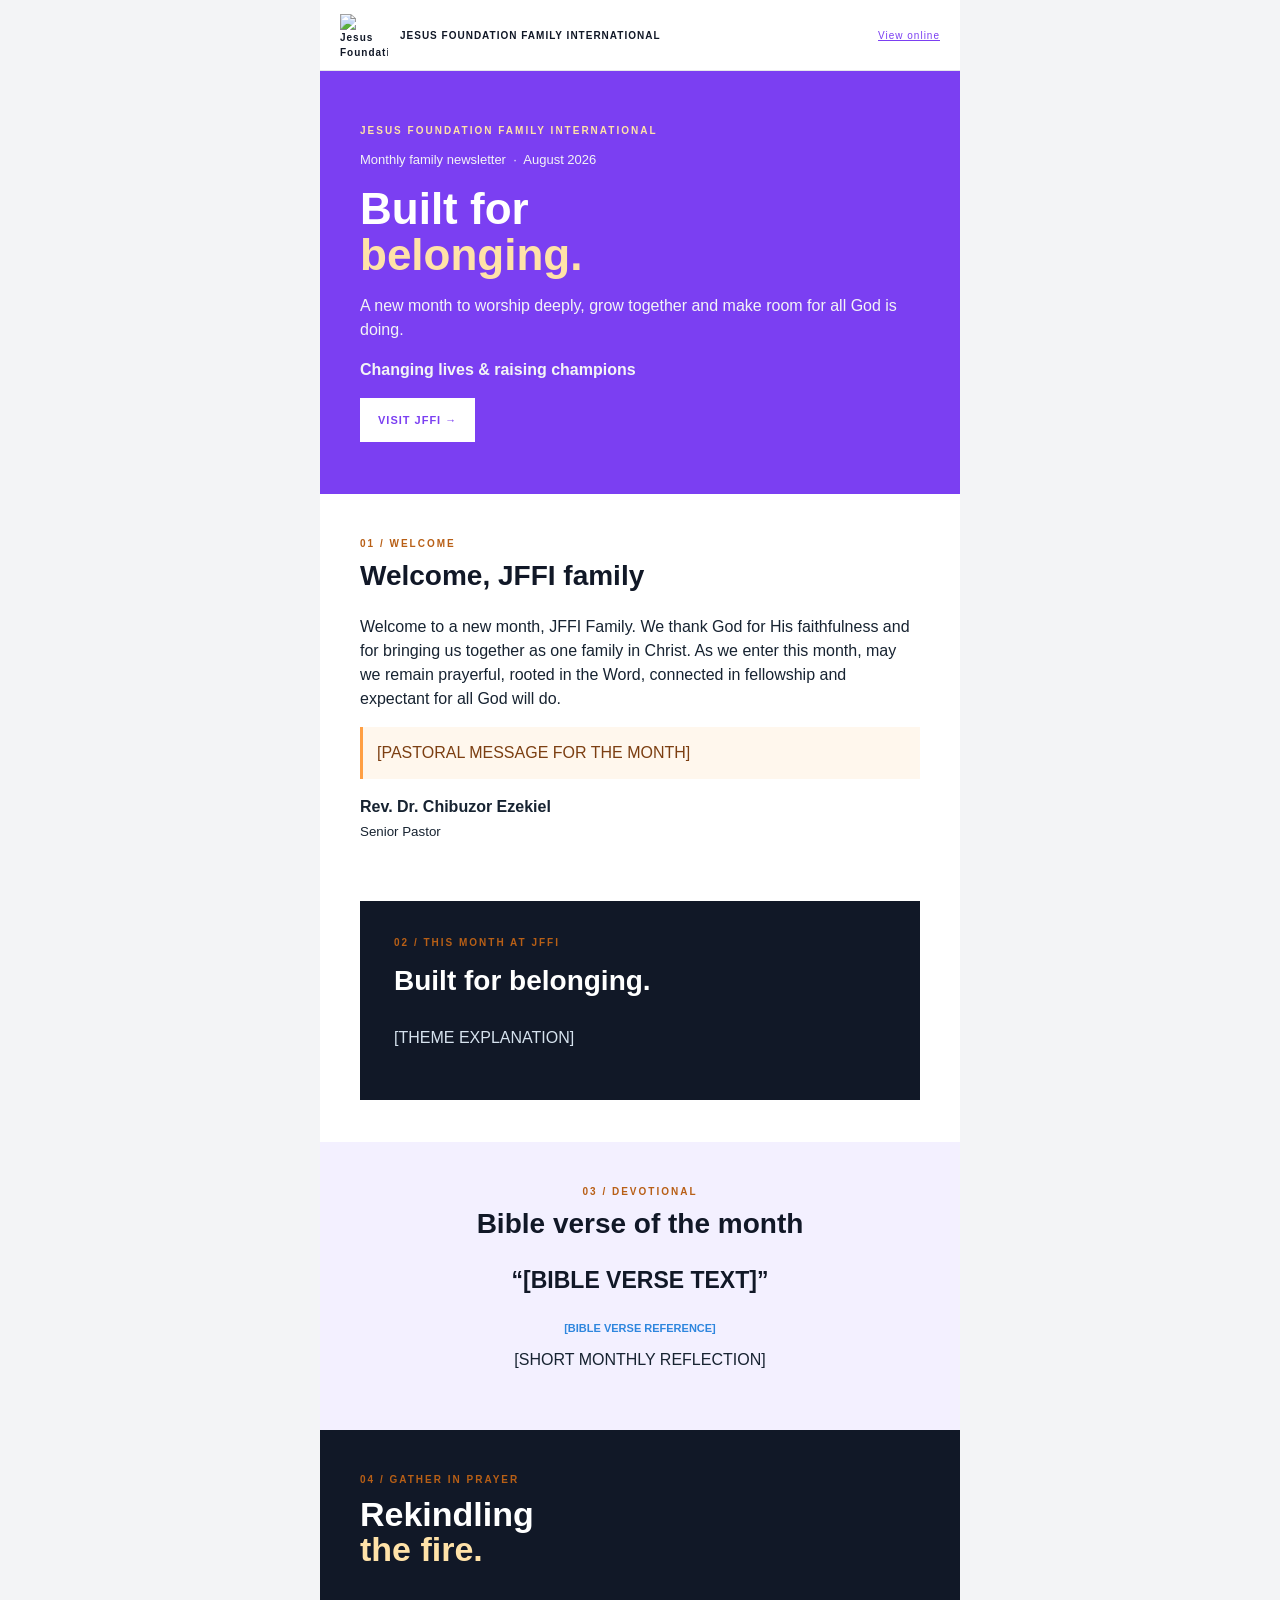
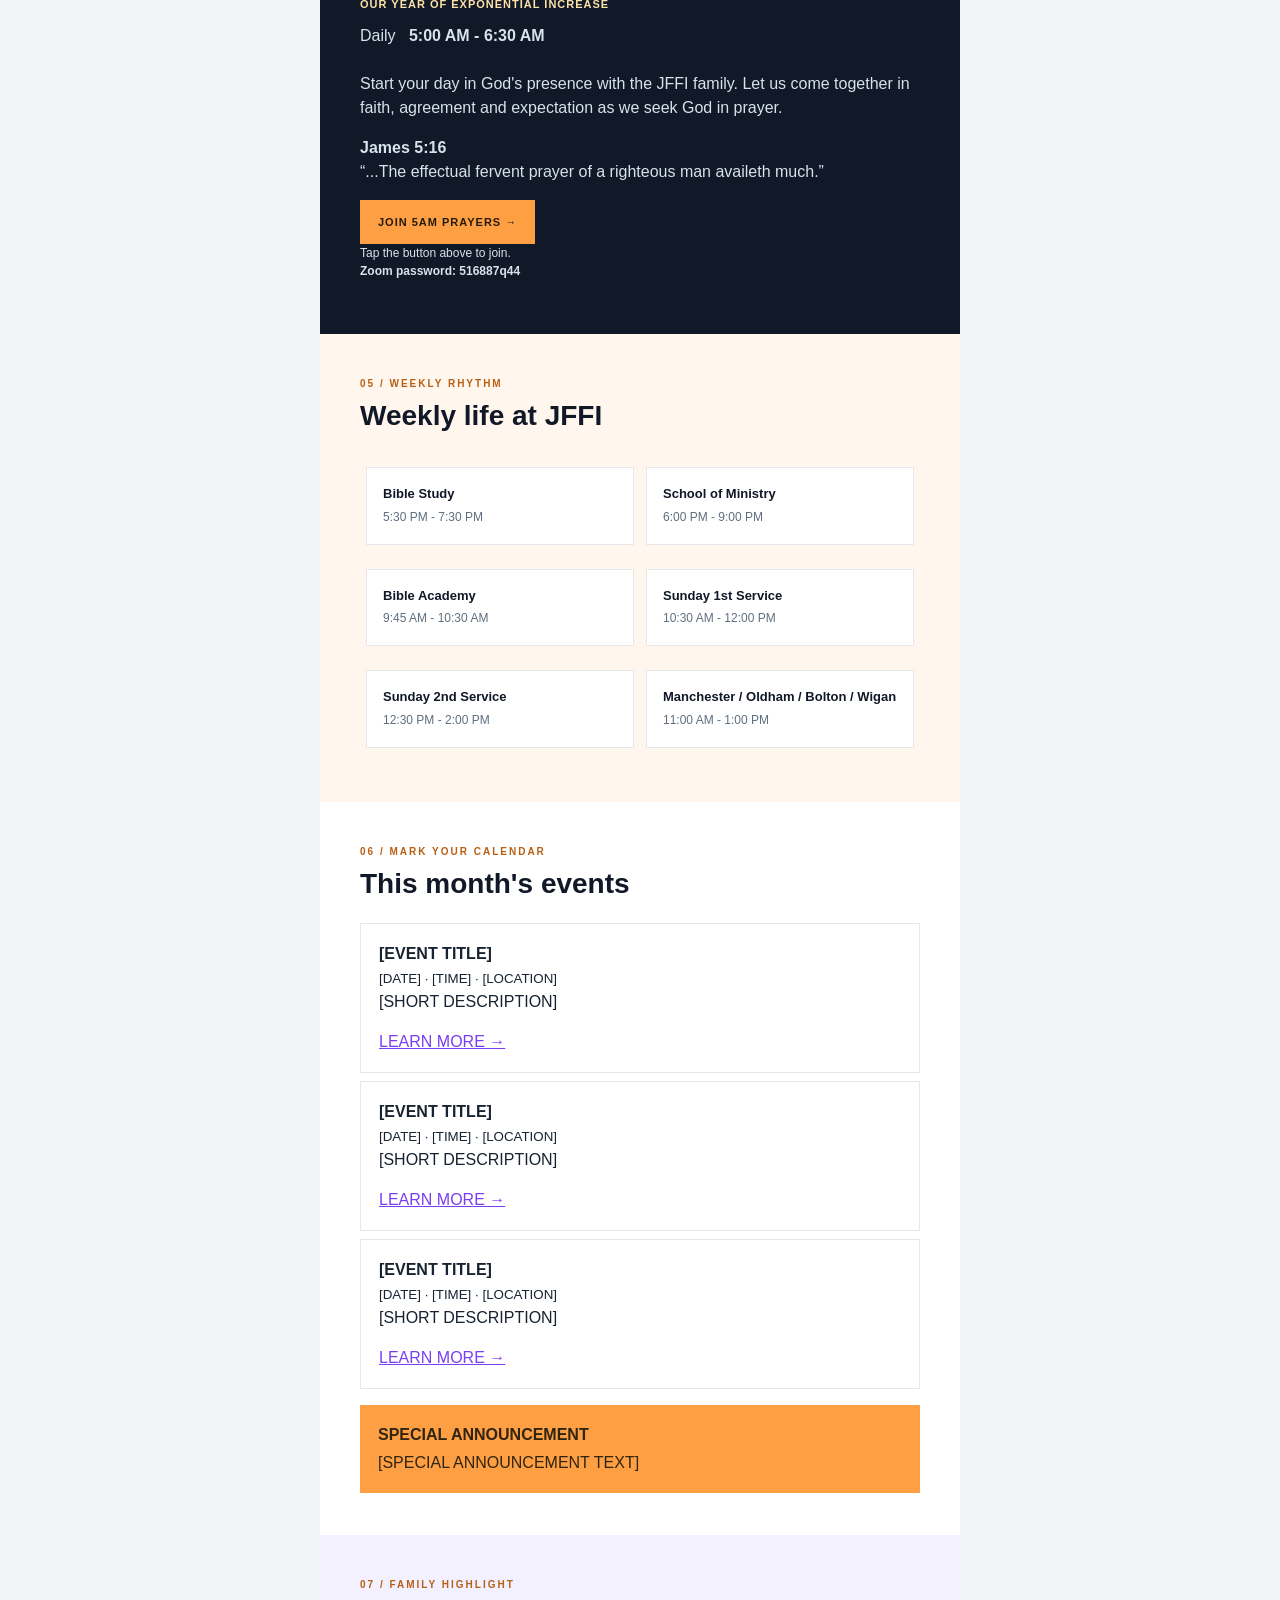
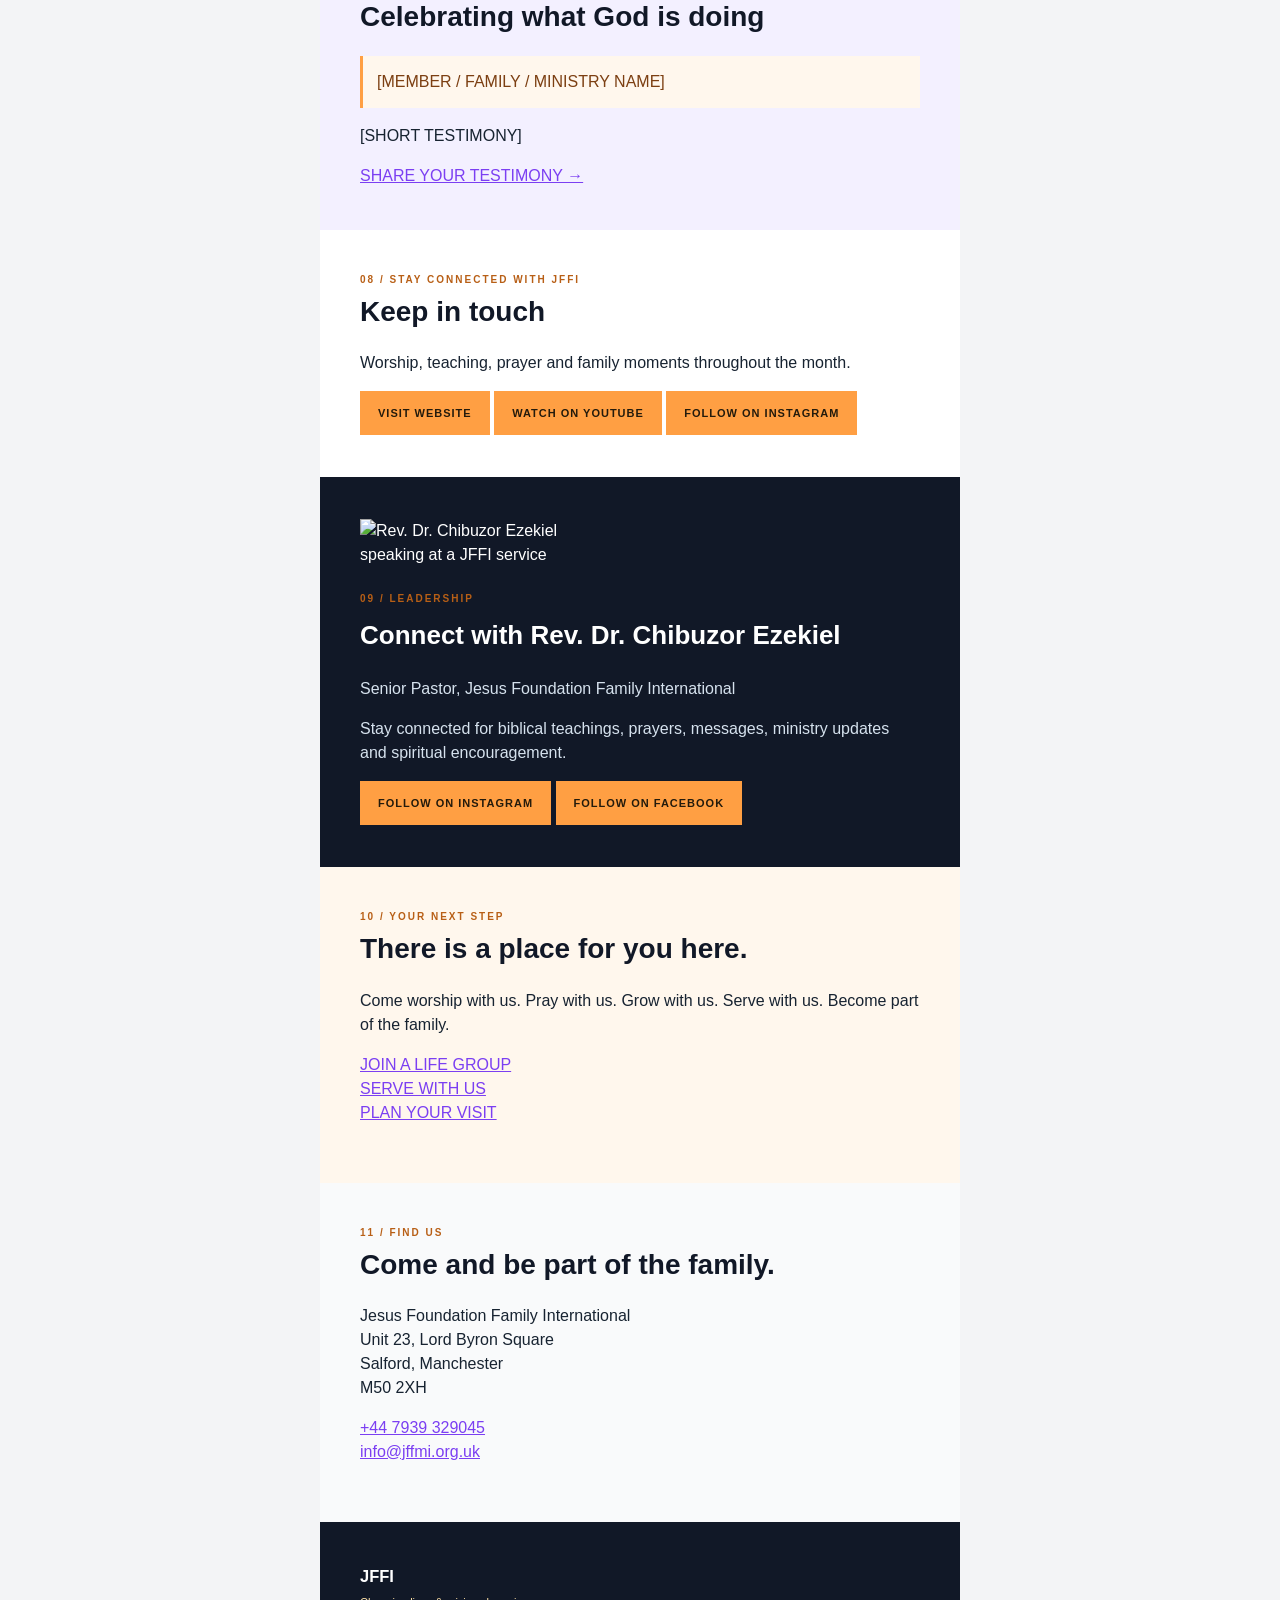
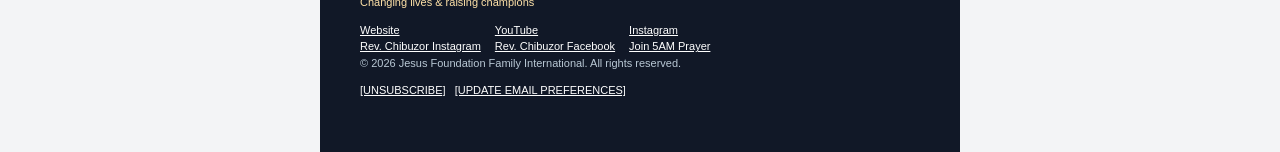
==== commit a6330767: "Refine JFFI logo placement" ====
--- a/newsletter-email.html
+++ b/newsletter-email.html
@@ -13,8 +13,8 @@
   <div style="display:none;max-height:0;overflow:hidden;mso-hide:all;color:#f3f4f6;font-size:1px;line-height:1px">Monthly news, prayer, worship and family updates from Jesus Foundation Family International.</div>
   <table role="presentation" width="100%" cellpadding="0" cellspacing="0" border="0"><tr><td align="center">
     <table role="presentation" class="wrap" width="640" cellpadding="0" cellspacing="0" border="0" style="width:100%;max-width:640px;background:#ffffff">
-      <tr><td style="padding:0;background:#111827"><table role="presentation" width="100%" cellpadding="0" cellspacing="0" border="0"><tr><td class="mobile-pad" style="padding:10px 20px;color:#d1d5db;font-size:10px;letter-spacing:1px">JESUS FOUNDATION FAMILY INTERNATIONAL</td><td class="hide-mobile" align="right" style="padding:10px 20px;color:#ffffff;font-size:10px;letter-spacing:1px"><a href="https://www.jffi.org/" target="_blank" rel="noopener" style="color:#ffffff;text-decoration:underline">View online</a></td></tr></table></td></tr>
-      <tr><td class="hero pad" style="padding:52px 40px;background:#7B3FF2;color:#fff"><img src="https://www.jffi.org/logo.png" width="74" height="65" alt="Jesus Foundation Family International logo" style="display:block;width:74px;height:auto;border:0;outline:none;text-decoration:none"><p class="label" style="margin:30px 0 12px;color:#FFE2A8">JESUS FOUNDATION FAMILY INTERNATIONAL</p><p style="font-size:13px">Monthly family newsletter &nbsp;&middot;&nbsp; August 2026</p><!-- ACL: Monthly theme --><h1>Built for<br><span style="color:#FFE2A8">belonging.</span></h1><p style="font-size:16px">A new month to worship deeply, grow together and make room for all God is doing.</p><p style="font-weight:bold">Changing lives &amp; raising champions</p><a class="button" href="https://www.jffi.org/" target="_blank" rel="noopener" style="background:#ffffff;color:#7B3FF2!important">VISIT JFFI &rarr;</a></td></tr>
+      <tr><td style="padding:0;background:#ffffff;border-bottom:1px solid #e5e7eb"><table role="presentation" width="100%" cellpadding="0" cellspacing="0" border="0"><tr><td class="mobile-pad" style="padding:14px 20px;color:#111827;font-size:10px;font-weight:bold;letter-spacing:1px"><table role="presentation" cellpadding="0" cellspacing="0" border="0"><tr><td width="48" style="padding:0 12px 0 0"><img src="https://www.jffi.org/logo.png" width="48" height="42" alt="Jesus Foundation Family International logo" style="display:block;width:48px;height:auto;border:0;outline:none;text-decoration:none"></td><td style="color:#111827;font-size:10px;font-weight:bold;letter-spacing:1px">JESUS FOUNDATION FAMILY INTERNATIONAL</td></tr></table></td><td class="hide-mobile" align="right" style="padding:14px 20px;color:#7B3FF2;font-size:10px;letter-spacing:1px"><a href="https://www.jffi.org/" target="_blank" rel="noopener" style="color:#7B3FF2;text-decoration:underline">View online</a></td></tr></table></td></tr>
+      <tr><td class="hero pad" style="padding:52px 40px;background:#7B3FF2;color:#fff"><p class="label" style="margin:0 0 12px;color:#FFE2A8">JESUS FOUNDATION FAMILY INTERNATIONAL</p><p style="font-size:13px">Monthly family newsletter &nbsp;&middot;&nbsp; August 2026</p><!-- ACL: Monthly theme --><h1>Built for<br><span style="color:#FFE2A8">belonging.</span></h1><p style="font-size:16px">A new month to worship deeply, grow together and make room for all God is doing.</p><p style="font-weight:bold">Changing lives &amp; raising champions</p><a class="button" href="https://www.jffi.org/" target="_blank" rel="noopener" style="background:#ffffff;color:#7B3FF2!important">VISIT JFFI &rarr;</a></td></tr>
       <tr><td class="pad" style="padding:42px 40px"><p class="label">01 / WELCOME</p><h2 class="section-title">Welcome, JFFI family</h2><p>Welcome to a new month, JFFI Family. We thank God for His faithfulness and for bringing us together as one family in Christ. As we enter this month, may we remain prayerful, rooted in the Word, connected in fellowship and expectant for all God will do.</p><p class="editable">[PASTORAL MESSAGE FOR THE MONTH]</p><p><strong>Rev. Dr. Chibuzor Ezekiel</strong><br><small>Senior Pastor</small></p></td></tr>
       <tr><td class="pad" style="padding:0 40px 42px"><table role="presentation" width="100%" cellpadding="0" cellspacing="0" border="0"><tr><td style="padding:34px;background:#111827;color:#fff"><p class="label">02 / THIS MONTH AT JFFI</p><h2 style="color:#fff;font-size:28px">Built for belonging.</h2><p style="color:#d6e2ee">[THEME EXPLANATION]</p></td></tr></table></td></tr>
       <tr><td class="pad" style="padding:42px 40px;background:#F3F0FF;text-align:center"><p class="label">03 / DEVOTIONAL</p><h2 class="section-title">Bible verse of the month</h2><!-- ACL: Monthly Bible verse --><p style="font-size:23px;font-weight:bold;color:#111827">&ldquo;[BIBLE VERSE TEXT]&rdquo;</p><p style="color:#2E86DE;font-size:11px;font-weight:bold">[BIBLE VERSE REFERENCE]</p><p>[SHORT MONTHLY REFLECTION]</p></td></tr>
